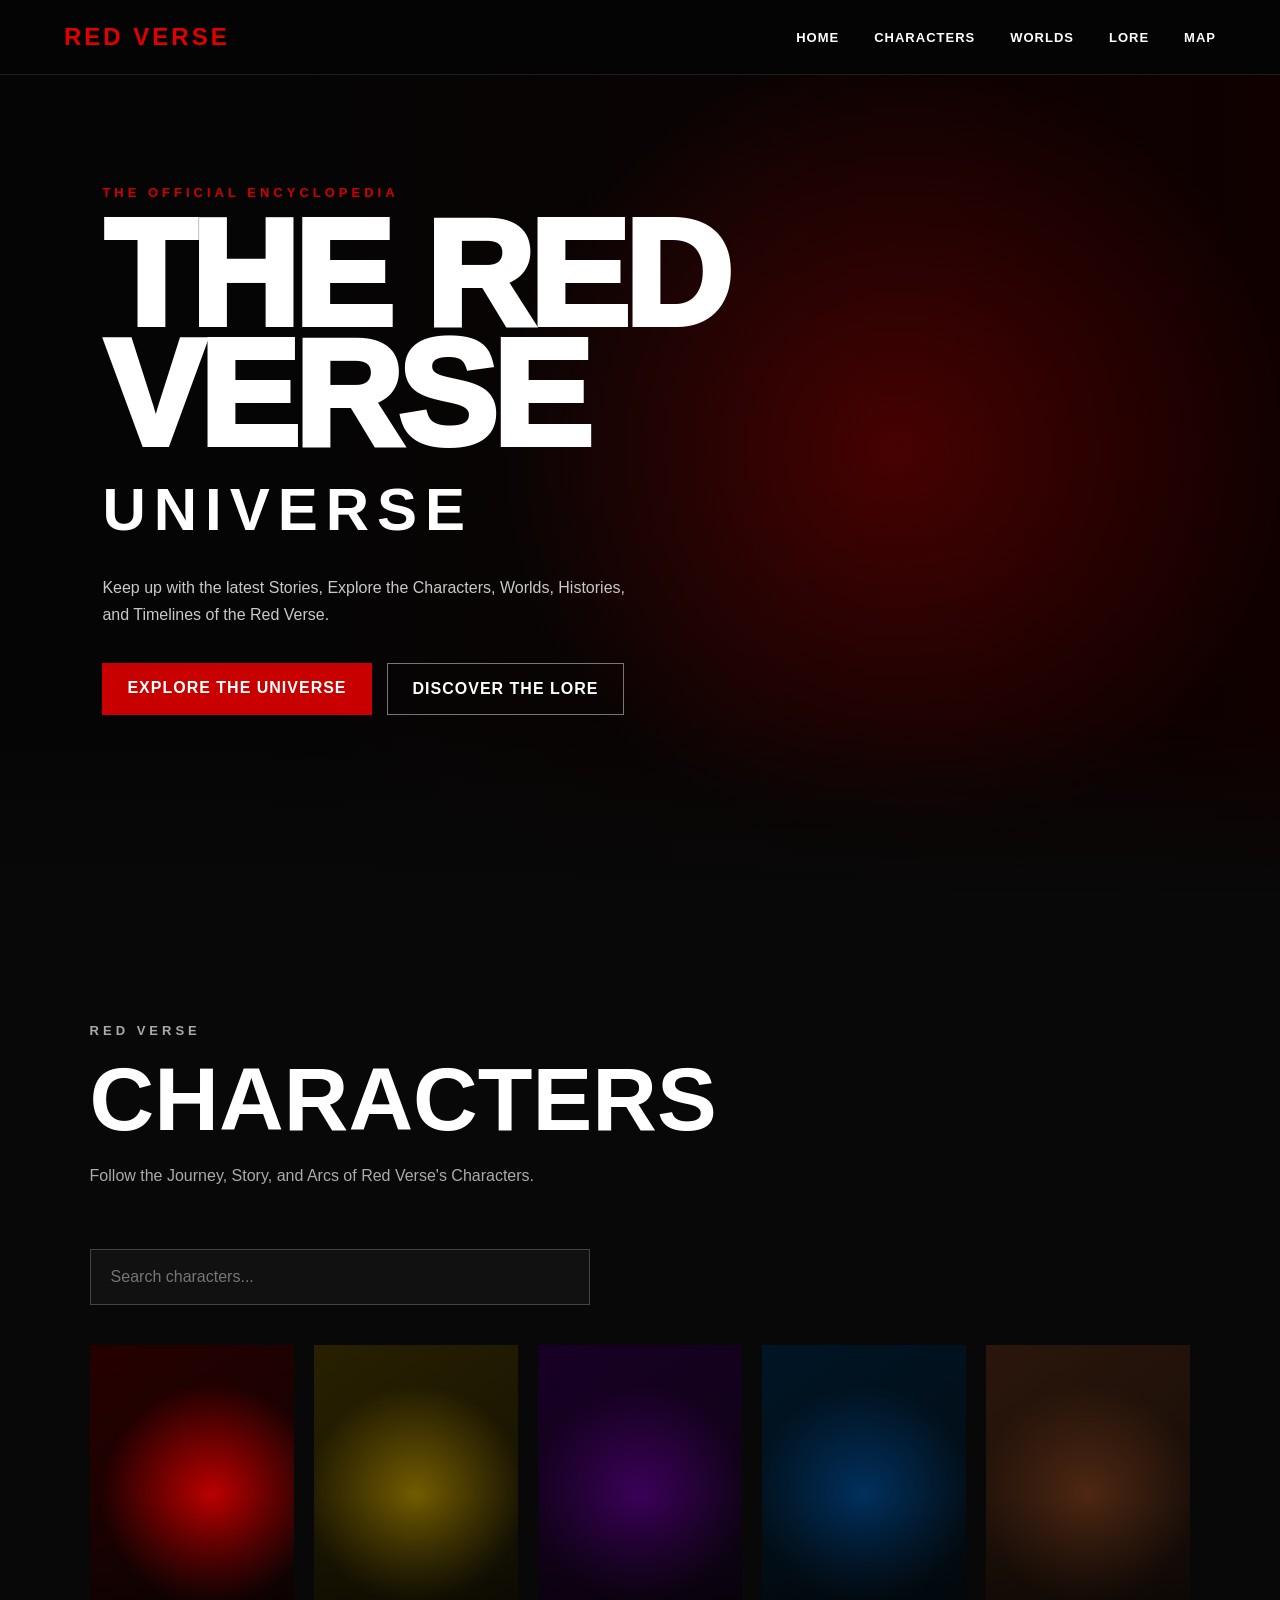
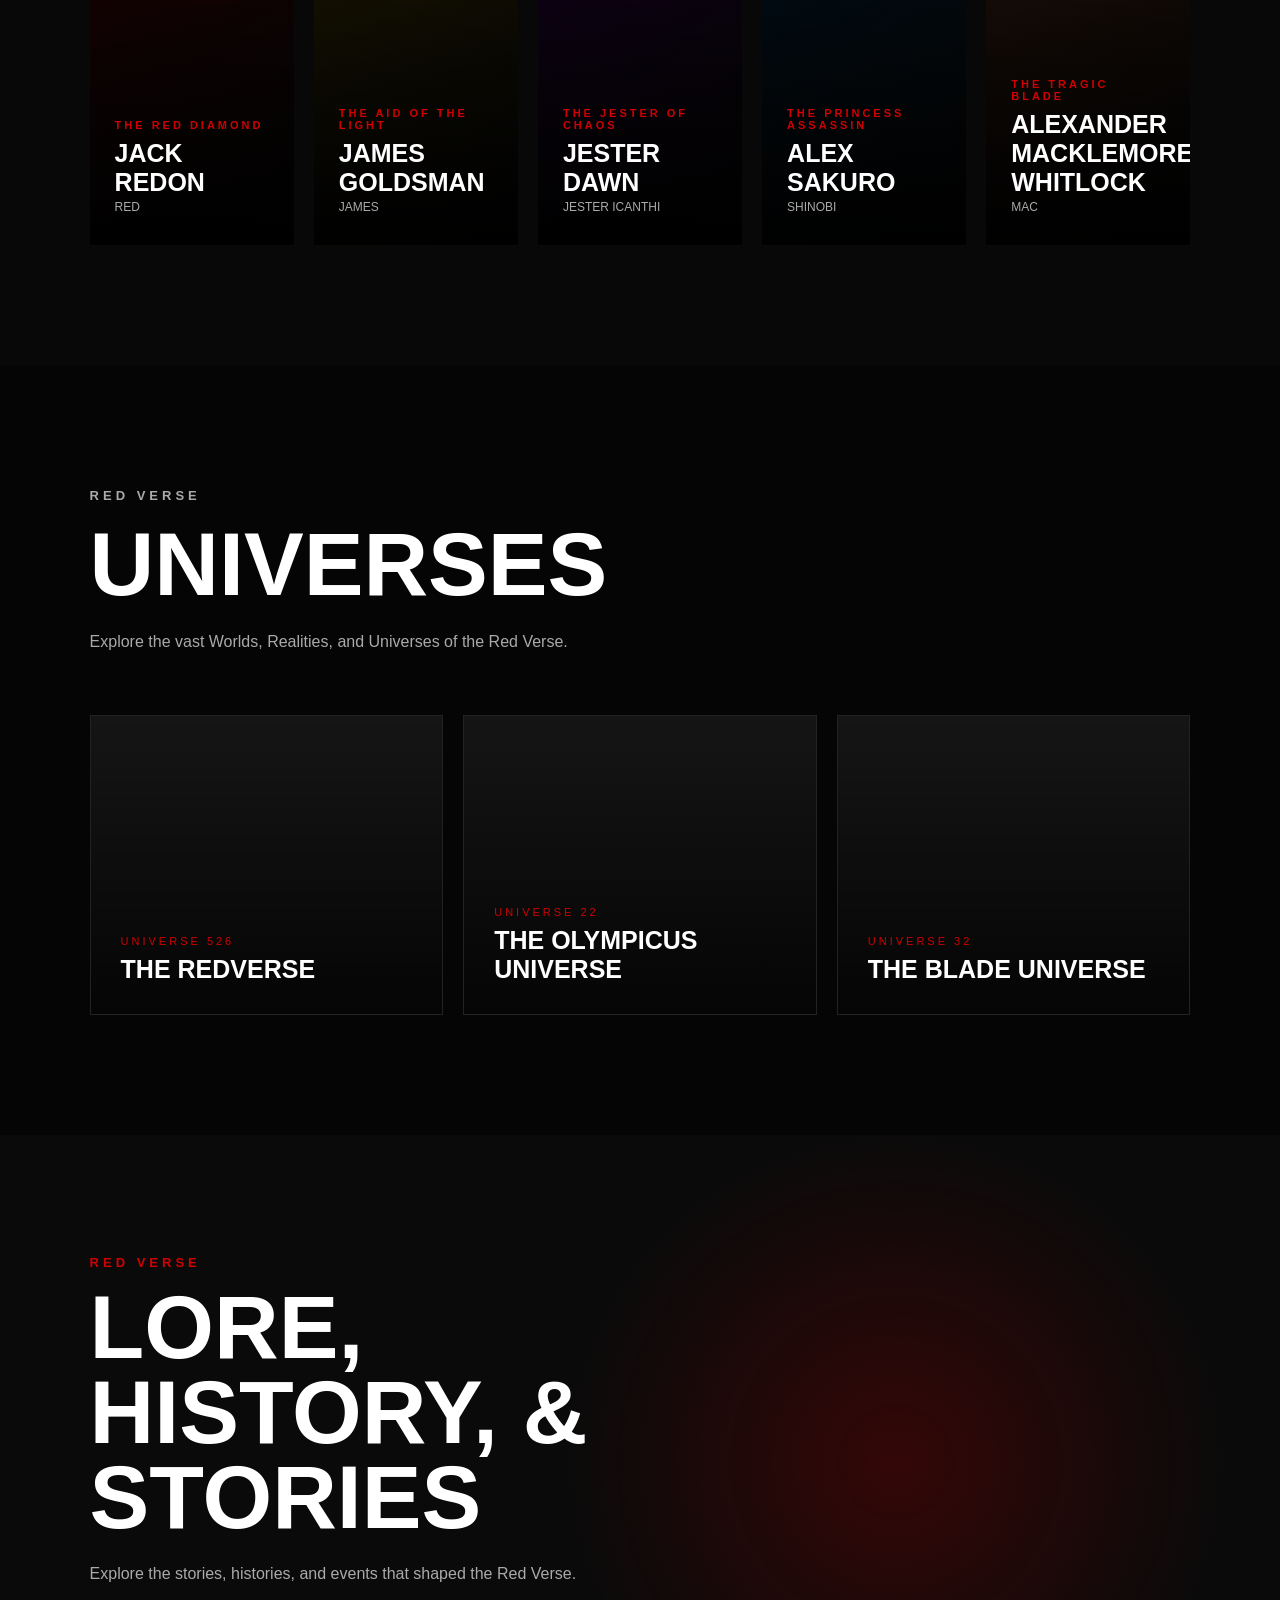
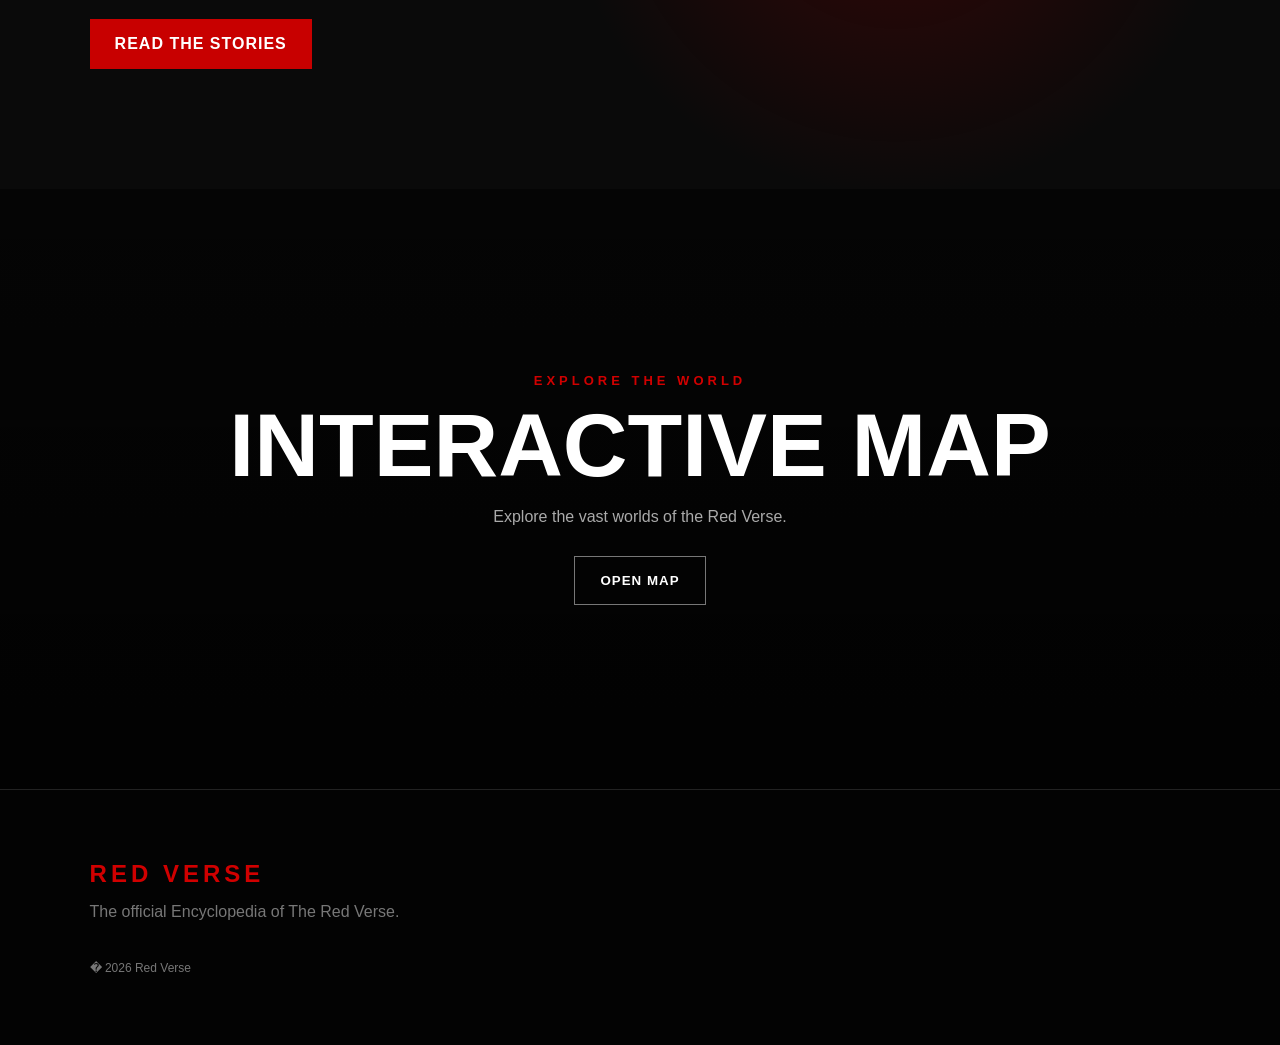
==== index.html @ fb660160 "Add files via upload" ====
<!DOCTYPE html>
<html lang="en">
<head>
    <meta charset="UTF-8">
    <meta name="viewport" content="width=device-width, initial-scale=1.0">

    <title>The Red Verse Universe</title>

    <link rel="stylesheet" href="style.css">
</head>

<body>

    <!-- NAVIGATION -->

    <header class="navbar">

        <div class="logo">
            RED VERSE
        </div>

        <nav>
            <a href="#home">HOME</a>
            <a href="#characters">CHARACTERS</a>
            <a href="#worlds">WORLDS</a>
            <a href="#lore">LORE</a>
            <a href="#map">MAP</a>
        </nav>

        <button class="menu-button" onclick="toggleMenu()">?</button>

    </header>


    <!-- HERO -->

    <section id="home" class="hero">

        <div class="hero-content">

            <p class="eyebrow">THE OFFICIAL ENCYCLOPEDIA</p>

            <h1>THE RED VERSE</h1>

            <h2>UNIVERSE</h2>

            <p class="hero-description">
                Keep up with the latest Stories, Explore the Characters, Worlds, Histories, and Timelines of the Red Verse.
            </p>

            <div class="hero-buttons">

                <a href="#characters" class="red-button">
                    EXPLORE THE UNIVERSE
                </a>

                <a href="#lore" class="outline-button">
                    DISCOVER THE LORE
                </a>

            </div>

        </div>

    </section>


    <!-- CHARACTERS -->

    <section id="characters" class="characters-section">

        <div class="section-heading">

            <p class="eyebrow">RED VERSE</p>

            <h2>CHARACTERS</h2>

            <p>
                Follow the Journey, Story, and Arcs of Red Verse's Characters.
            </p>

        </div>


        <!-- SEARCH -->

<div class="character-controls">

        <div class="search-container">

            <input
                type="text"
                id="characterSearch"
                placeholder="Search characters..."
                onkeyup="searchCharacters()"
            >

        </div>

</div>


        <!-- CHARACTER GRID -->

        <div class="character-grid" id="characterGrid">


            <!-- JACK -->

            <div
                class="character-card"
                data-name="Jack Redon Red The Red Diamond"
                onclick="openCharacter('jack')"
            >

                <div class="character-image jack">

                    <div class="character-overlay"></div>

                    <div class="character-info">

                        <p>THE RED DIAMOND</p>

                        <h3>JACK REDON</h3>

                        <span>RED</span>

                    </div>

                </div>

            </div>


            <!-- JAMES -->

            <div
                class="character-card"
                data-name="James Goldsman"
                onclick="openCharacter('james')" 
	>

                <div class="character-image james">

                    <div class="character-overlay"></div>

                    <div class="character-info">

                        <p>THE AID OF THE LIGHT</p>

                        <h3>JAMES GOLDSMAN</h3>

                        <span>JAMES</span>

                    </div>

                </div>

            </div>


            <!-- JESTER -->

            <div
                class="character-card"
                data-name="Jester Dawn"
                onclick="openCharacter('jester')"
            >

                <div class="character-image jester">

                    <div class="character-overlay"></div>

                    <div class="character-info">

                        <p>THE JESTER OF CHAOS</p>

                        <h3>JESTER DAWN</h3>

                        <span>JESTER ICANTHI</span>

                    </div>

                </div>

            </div>


            <!-- ALEX -->

            <div
                class="character-card"
                data-name="Alex Sakuro"
                onclick="openCharacter('alex')"
            >

                <div class="character-image alex">

                    <div class="character-overlay"></div>

                    <div class="character-info">

                        <p>THE PRINCESS ASSASSIN</p>

                        <h3>ALEX SAKURO</h3>

                        <span>SHINOBI</span>

                    </div>

                </div>

            </div>

	    <!-- MAC -->

            <div
                class="character-card"
                data-name="Mac Whitlock"
                onclick="openCharacter('mack')"
            >

                <div class="character-image mac">

                    <div class="character-overlay"></div>

                    <div class="character-info">

                        <p>THE TRAGIC BLADE</p>

                        <h3>ALEXANDER MACKLEMORE WHITLOCK</h3>

                        <span>MAC</span>

                    </div>

                </div>

            </div>

        </div>

    </section>


    <!-- WORLDS -->

    <section id="worlds" class="dark-section">

        <div class="section-heading">

            <p class="eyebrow">RED VERSE</p>

            <h2>UNIVERSES</h2>

            <p>
                Explore the vast Worlds, Realities, and Universes of the Red Verse.
            </p>

        </div>

        <div class="world-grid">

            <div class="world-card">
                <div>
                    <p>UNIVERSE 526</p>
                    <h3>THE REDVERSE</h3>
                </div>
            </div>

            <div class="world-card">
                <div>
                    <p>UNIVERSE 22</p>
                    <h3>THE OLYMPICUS UNIVERSE</h3>
                </div>
            </div>

            <div class="world-card">
                <div>
                    <p>UNIVERSE 32</p>
                    <h3>THE BLADE UNIVERSE</h3>
                </div>
            </div>

        </div>

    </section>


    <!-- LORE -->

   <section id="lore" class="lore-section">

    <div class="lore-content">

        <p class="eyebrow">RED VERSE</p>

        <h2>LORE, HISTORY, & STORIES</h2>

        <p>
            Explore the stories, histories, and events that
            shaped the Red Verse.
        </p>

        <a href="stories.html" class="red-button">
            READ THE STORIES
        </a>

    </div>

</section>


    <!-- MAP -->

    <section id="map" class="map-section">

        <div>

            <p class="eyebrow">EXPLORE THE WORLD</p>

            <h2>INTERACTIVE MAP</h2>

            <p>
                Explore the vast worlds of the Red Verse.
            </p>

            <button class="outline-button" onclick="openMap()">
                OPEN MAP
            </button>

        </div>

    </section>


    <!-- CHARACTER MODAL -->

    <div id="characterModal" class="modal">

        <div class="modal-content">

            <button
                class="close-button"
                onclick="closeCharacter()"
            >
                �
            </button>

            <p id="modalTitle" class="eyebrow"></p>

            <h2 id="modalName"></h2>

            <p id="modalDescription"></p>


            <div class="ability-box">

                <h3>ABILITIES</h3>

                <ul id="modalAbilities"></ul>

            </div>


            <div class="profile-buttons">

                <button
                    class="red-button"
                    onclick="closeCharacter()"
                >
                    BACK TO CHARACTERS
                </button>

            </div>

        </div>

    </div>


    <!-- FOOTER -->

    <footer>

        <h2>RED VERSE</h2>

        <p>
            The official Encyclopedia of The Red Verse.
        </p>

        <p class="copyright">
            � 2026 Red Verse
        </p>

    </footer>


    <script src="script.js"></script>

</body>
</html>
---- style.css ----
* {
    margin: 0;
    padding: 0;
    box-sizing: border-box;
}

html {
    scroll-behavior: smooth;
}

body {
    font-family: Arial, Helvetica, sans-serif;
    background: #080808;
    color: white;
}


/* =========================
   NAVBAR
========================= */

.navbar {
    position: fixed;
    top: 0;
    left: 0;

    width: 100%;

    height: 75px;

    display: flex;
    align-items: center;
    justify-content: space-between;

    padding: 0 5%;

    background: rgba(5, 5, 5, 0.9);

    backdrop-filter: blur(12px);

    z-index: 1000;

    border-bottom: 1px solid rgba(255,255,255,0.1);
}

.logo {
    font-size: 24px;
    font-weight: 900;
    letter-spacing: 3px;

    color: #e00000;
}

.navbar nav {
    display: flex;
    gap: 35px;
}

.navbar nav a {
    color: white;

    text-decoration: none;

    font-size: 13px;
    font-weight: bold;

    letter-spacing: 1px;

    transition: 0.3s;
}

.navbar nav a:hover {
    color: #e00000;
}

.menu-button {
    display: none;

    background: none;
    border: none;

    color: white;

    font-size: 25px;
}


/* =========================
   HERO
========================= */

.hero {
    min-height: 100vh;

    display: flex;
    align-items: center;

    padding: 100px 8%;

    position: relative;

    background:
        radial-gradient(
            circle at 70% 50%,
            rgba(180,0,0,0.35),
            transparent 40%
        ),
        linear-gradient(
            90deg,
            #050505 20%,
            #100000 100%
        );
}

.hero::after {
    content: "";

    position: absolute;

    bottom: 0;
    left: 0;

    width: 100%;
    height: 180px;

    background: linear-gradient(
        transparent,
        #080808
    );
}

.hero-content {
    max-width: 700px;

    position: relative;

    z-index: 2;
}

.eyebrow {
    color: #d10000;

    font-size: 13px;

    font-weight: bold;

    letter-spacing: 4px;

    margin-bottom: 15px;
}

.hero h1 {
    font-size: clamp(70px, 12vw, 150px);

    line-height: 0.8;

    font-weight: 1000;

    letter-spacing: -5px;
}

.hero h2 {
    font-size: clamp(30px, 5vw, 60px);

    letter-spacing: 8px;

    margin-top: 20px;
}

.hero-description {
    max-width: 550px;

    margin-top: 30px;

    color: #c8c8c8;

    line-height: 1.7;
}

.hero-buttons {
    display: flex;

    gap: 15px;

    margin-top: 35px;
}


/* =========================
   BUTTONS
========================= */

.red-button,
.outline-button {
    display: inline-block;

    padding: 16px 25px;

    border: none;

    cursor: pointer;

    text-decoration: none;

    font-weight: bold;

    letter-spacing: 1px;

    transition: 0.3s;
}

.red-button {
    background: #c80000;

    color: white;
}

.red-button:hover {
    background: #ff0000;

    transform: translateY(-3px);
}

.outline-button {
    background: transparent;

    color: white;

    border: 1px solid #777;
}

.outline-button:hover {
    border-color: white;

    transform: translateY(-3px);
}


/* =========================
   SECTIONS
========================= */

.characters-section,
.lore-section {
    padding: 120px 7%;
}

.dark-section {
    padding: 120px 7%;

    background: #050505;
}

.section-heading {
    max-width: 750px;

    margin-bottom: 60px;
}

.section-heading h2,
.lore-section h2,
.map-section h2 {
    font-size: clamp(45px, 7vw, 90px);

    line-height: 0.95;

    margin-bottom: 20px;
}

.section-heading p {
    color: #aaa;

    line-height: 1.7;
}


/* =========================
   SEARCH
========================= */

.search-container {
    margin-bottom: 40px;
}

.search-container input {
    width: 100%;

    max-width: 500px;

    padding: 18px 20px;

    background: #111;

    border: 1px solid #444;

    color: white;

    outline: none;

    font-size: 16px;
}

.search-container input:focus {
    border-color: #d00000;
}


/* =========================
   CHARACTER GRID
========================= */

.character-grid {
    display: grid;

    grid-template-columns:
        repeat(5, 1fr);

    gap: 20px;
}

.character-card {
    height: 500px;

    cursor: pointer;

    overflow: hidden;

    background: #151515;
}

.character-image {
    height: 100%;

    position: relative;

    background-size: cover;

    background-position: center;

    transition: transform 0.5s;
}

.character-card:hover .character-image {
    transform: scale(1.05);
}


/* Temporary character backgrounds.
   Replace these with your actual artwork later.
*/

.character-image.jack {
    background:
        radial-gradient(
            circle at 60% 30%,
            rgba(255,0,0,0.7),
            transparent 30%
        ),
        linear-gradient(
            145deg,
            #260000,
            #050505
        );
}

.character-image.james {
    background:
        radial-gradient(
            circle at 50% 30%,
            rgba(200,160,0,0.5),
            transparent 30%
        ),
        linear-gradient(
            145deg,
            #282000,
            #050505
        );
}

.character-image.jester {
    background:
        radial-gradient(
            circle at 50% 30%,
            rgba(100,0,150,0.5),
            transparent 30%
        ),
        linear-gradient(
            145deg,
            #180025,
            #050505
        );
}

.character-image.alex {
    background:
        radial-gradient(
            circle at 50% 30%,
            rgba(0,80,160,0.5),
            transparent 30%
        ),
        linear-gradient(
            145deg,
            #001525,
            #050505
        );

}

.character-image.mac {
    background:
        radial-gradient(
            circle at 50% 30%,
            rgba(90,45,21,0.8),
            transparent 30%
		
        ),
        linear-gradient(
            145deg,
            #2B160B,
            #050505
        );
}

.character-overlay {
    position: absolute;

    inset: 0;

    background:
        linear-gradient(
            transparent 30%,
            rgba(0,0,0,0.95)
        );
}

.character-info {
    position: absolute;

    bottom: 30px;

    left: 25px;
    right: 25px;
}

.character-info p {
    font-size: 11px;

    letter-spacing: 3px;

    color: #d00000;

    font-weight: bold;
}

.character-info h3 {
    font-size: 25px;

    margin-top: 8px;
}

.character-info span {
    color: #aaa;

    font-size: 12px;
}


/* =========================
   WORLDS
========================= */

.world-grid {
    display: grid;

    grid-template-columns:
        repeat(3, 1fr);

    gap: 20px;
}

.world-card {
    height: 300px;

    padding: 30px;

    display: flex;

    align-items: end;

    background:
        linear-gradient(
            transparent,
            #050505
        ),
        #151515;

    border: 1px solid #222;

    transition: 0.4s;
}

.world-card:hover {
    transform: translateY(-8px);

    border-color: #a00000;
}

.world-card p {
    color: #d00000;

    font-size: 11px;

    letter-spacing: 3px;
}

.world-card h3 {
    margin-top: 8px;

    font-size: 25px;
}


/* =========================
   LORE
========================= */

.lore-section {
    min-height: 600px;

    display: flex;

    align-items: center;

    background:
        radial-gradient(
            circle at 70% 50%,
            rgba(150,0,0,0.3),
            transparent 35%
        ),
        #0a0a0a;
}

.lore-content {
    max-width: 700px;
}

.lore-content > p:not(.eyebrow) {
    color: #aaa;

    line-height: 1.8;

    margin-bottom: 30px;
}


/* =========================
   MAP
========================= */

.map-section {
    min-height: 600px;

    display: flex;

    align-items: center;

    justify-content: center;

    text-align: center;

    padding: 100px 7%;

    background:
        linear-gradient(
            rgba(0,0,0,0.7),
            rgba(0,0,0,0.9)
        ),
        #101010;
}

.map-section p:not(.eyebrow) {
    color: #aaa;

    margin-bottom: 30px;
}


/* =========================
   MODAL
========================= */

.modal {
    position: fixed;

    inset: 0;

    background: rgba(0,0,0,0.85);

    backdrop-filter: blur(10px);

    display: none;

    align-items: center;

    justify-content: center;

    padding: 20px;

    z-index: 2000;
}

.modal.active {
    display: flex;
}

.modal-content {
    width: 100%;

    max-width: 850px;

    max-height: 90vh;

    overflow-y: auto;

    padding: 60px;

    background:
        linear-gradient(
            145deg,
            #181818,
            #080808
        );

    border: 1px solid #333;

    position: relative;
}

.close-button {
    position: absolute;

    top: 20px;
    right: 25px;

    background: none;

    border: none;

    color: white;

    font-size: 35px;

    cursor: pointer;
}

.modal-content h2 {
    font-size: 65px;

    margin-bottom: 20px;
}

#modalDescription {
    color: #aaa;

    line-height: 1.8;

    max-width: 650px;
}

.ability-box {
    margin-top: 40px;

    padding: 25px;

    background: #101010;

    border-left: 3px solid #d00000;
}

.ability-box h3 {
    margin-bottom: 15px;

    letter-spacing: 2px;
}

.ability-box li {
    color: #aaa;

    margin: 8px 0;
}

.profile-buttons {
    margin-top: 35px;
}


/* =========================
   FOOTER
========================= */

footer {
    padding: 70px 7%;

    background: #030303;

    border-top: 1px solid #222;
}

footer h2 {
    color: #d00000;

    letter-spacing: 4px;
}

footer p {
    color: #777;

    margin-top: 15px;
}

footer .copyright {
    margin-top: 40px;

    font-size: 12px;
}


/* =========================
   MOBILE
========================= */

@media (max-width: 900px) {

    .navbar nav {
        display: none;
    }

    .menu-button {
        display: block;
    }

    .character-grid {
        grid-template-columns:
            repeat(2, 1fr);
    }

    .world-grid {
        grid-template-columns:
            1fr;
    }

}

@media (max-width: 600px) {

    .hero h1 {
        letter-spacing: -2px;
    }

    .hero-buttons {
        flex-direction: column;
    }

    .character-grid {
        grid-template-columns:
            1fr;
    }

    .character-card {
        height: 450px;
    }

    .modal-content {
        padding: 35px 25px;
    }

    .modal-content h2 {
        font-size: 40px;
    }

}

/* =========================
   CHARACTER PROFILE
========================= */

.profile-section {
    margin-top: 45px;
    padding-top: 30px;
    border-top: 1px solid #292929;
}

.profile-section h3 {
    color: #d00000;
    font-size: 14px;
    letter-spacing: 3px;
    margin-bottom: 20px;
}

.profile-section p {
    color: #aaa;
    line-height: 1.7;
    margin-bottom: 10px;
}

.relationship {
    display: flex;
    justify-content: space-between;
    align-items: center;

    padding: 15px;
    margin-bottom: 8px;

    background: #101010;

    border-left: 2px solid #d00000;
}

.relationship strong {
    color: white;
}

.relationship span {
    color: #888;
    font-size: 13px;
}

.alternate-version {
    padding: 25px;
    margin-bottom: 15px;

    background: #101010;

    border: 1px solid #252525;

    transition: 0.3s;
}

.alternate-version:hover {
    border-color: #d00000;
    transform: translateX(5px);
}

.alternate-version h4 {
    font-size: 22px;
    margin-bottom: 8px;
}

.alternate-version p {
    color: #999;
}

.tags {
    display: flex;
    flex-wrap: wrap;
    gap: 10px;
}

.tag {
    padding: 9px 14px;

    background: #181818;

    border: 1px solid #333;

    color: #ccc;

    font-size: 13px;
}

.profile-section ul {
    padding-left: 20px;
}

.profile-section li {
    color: #aaa;
    margin-bottom: 10px;
}


/* =========================
   STORY PAGE
========================= */

.story-page {
    padding: 160px 20px 100px;
    min-height: 100vh;
    background:
        radial-gradient(
            circle at 50% 10%,
            rgba(120,0,0,0.15),
            transparent 35%
        ),
        #080808;
}


/* STORY HEADER */

.story-header {
    max-width: 900px;
    margin: 0 auto;
    text-align: center;
}

.story-header h1 {
    font-size: clamp(55px, 9vw, 110px);
    line-height: 0.9;
    letter-spacing: -3px;
    margin-bottom: 25px;
}

.story-subtitle {
    color: #aaa;
    font-size: 20px;
    line-height: 1.6;
}


.story-author {
    margin-top: 35px;

    display: flex;
    justify-content: center;
    align-items: center;
    gap: 10px;

    font-size: 12px;
    letter-spacing: 2px;
}

.story-author span {
    color: #777;
}

.story-author strong {
    color: white;
}


/* DIVIDER */

.story-divider {
    width: 100%;
    max-width: 900px;

    height: 1px;

    margin: 60px auto;

    background: #292929;
}


/* STORY TEXT */

.story-content {
    max-width: 720px;

    margin: 0 auto;

    font-family:
        Georgia,
        "Times New Roman",
        serif;

    font-size: 19px;

    line-height: 2;

    color: #d0d0d0;
}

.story-content p {
    margin-bottom: 30px;
}

.story-content p:first-child::first-letter {
    font-size: 70px;
    float: left;
    line-height: 0.8;
    padding-right: 8px;
    color: #d00000;
}

.story-content h2 {
    margin-top: 80px;
    margin-bottom: 25px;

    font-family:
        Arial,
        Helvetica,
        sans-serif;

    font-size: 30px;

    letter-spacing: 3px;

    color: white;
}


/* STORY FOOTER */

.story-footer {
    max-width: 720px;

    margin: 70px auto 0;

    padding-top: 40px;

    border-top: 1px solid #292929;
}


/* MOBILE */

@media (max-width: 600px) {

    .story-page {
        padding: 130px 20px 70px;
    }

    .story-header h1 {
        font-size: 55px;
    }

    .story-subtitle {
        font-size: 17px;
    }

    .story-content {
        font-size: 17px;
        line-height: 1.9;
    }

    .story-author {
        flex-direction: column;
        gap: 5px;
    }

}

/* =========================
   STORIES PAGE
========================= */

.stories-page {
    min-height: 100vh;

    padding: 160px 7% 100px;

    background:
        radial-gradient(
            circle at 50% 0%,
            rgba(120,0,0,0.15),
            transparent 35%
        ),
        #080808;
}


/* HEADER */

.stories-header {
    max-width: 800px;

    margin: 0 auto 60px;

    text-align: center;
}

.stories-header h1 {
    font-size: clamp(60px, 9vw, 110px);

    line-height: 0.9;

    letter-spacing: -3px;

    margin-bottom: 25px;
}

.stories-header > p:last-child {
    color: #aaa;

    line-height: 1.7;
}


/* FILTERS */

.story-filters {
    display: flex;

    justify-content: center;

    gap: 10px;

    margin-bottom: 50px;
}

.story-filter {
    padding: 13px 22px;

    background: transparent;

    border: 1px solid #333;

    color: #888;

    cursor: pointer;

    font-size: 12px;

    font-weight: bold;

    letter-spacing: 2px;

    transition: 0.3s;
}

.story-filter:hover {
    border-color: #d00000;

    color: white;
}

.story-filter.active {
    background: #d00000;

    border-color: #d00000;

    color: white;
}


/* STORY GRID */

.story-grid {
    max-width: 1100px;

    margin: 0 auto;

    display: grid;

    grid-template-columns:
        repeat(2, 1fr);

    gap: 20px;
}


/* STORY CARD */

.story-card {
    min-height: 300px;

    padding: 35px;

    display: flex;

    align-items: end;

    background:
        linear-gradient(
            145deg,
            #181818,
            #080808
        );

    border: 1px solid #252525;

    transition: 0.4s;
}

.story-card:hover {
    transform: translateY(-6px);

    border-color: #8d0000;
}

.story-card-content {
    width: 100%;
}

.story-card h2 {
    font-size: 30px;

    margin-bottom: 15px;
}

.story-card p:not(.eyebrow) {
    color: #999;

    line-height: 1.6;

    margin-bottom: 25px;
}


/* DISABLED BUTTON */

.story-card button:disabled {
    cursor: not-allowed;

    opacity: 0.45;
}


/* MOBILE */

@media (max-width: 700px) {

    .stories-page {
        padding: 130px 20px 70px;
    }

    .story-grid {
        grid-template-columns: 1fr;
    }

    .story-filters {
        flex-wrap: wrap;
    }

}
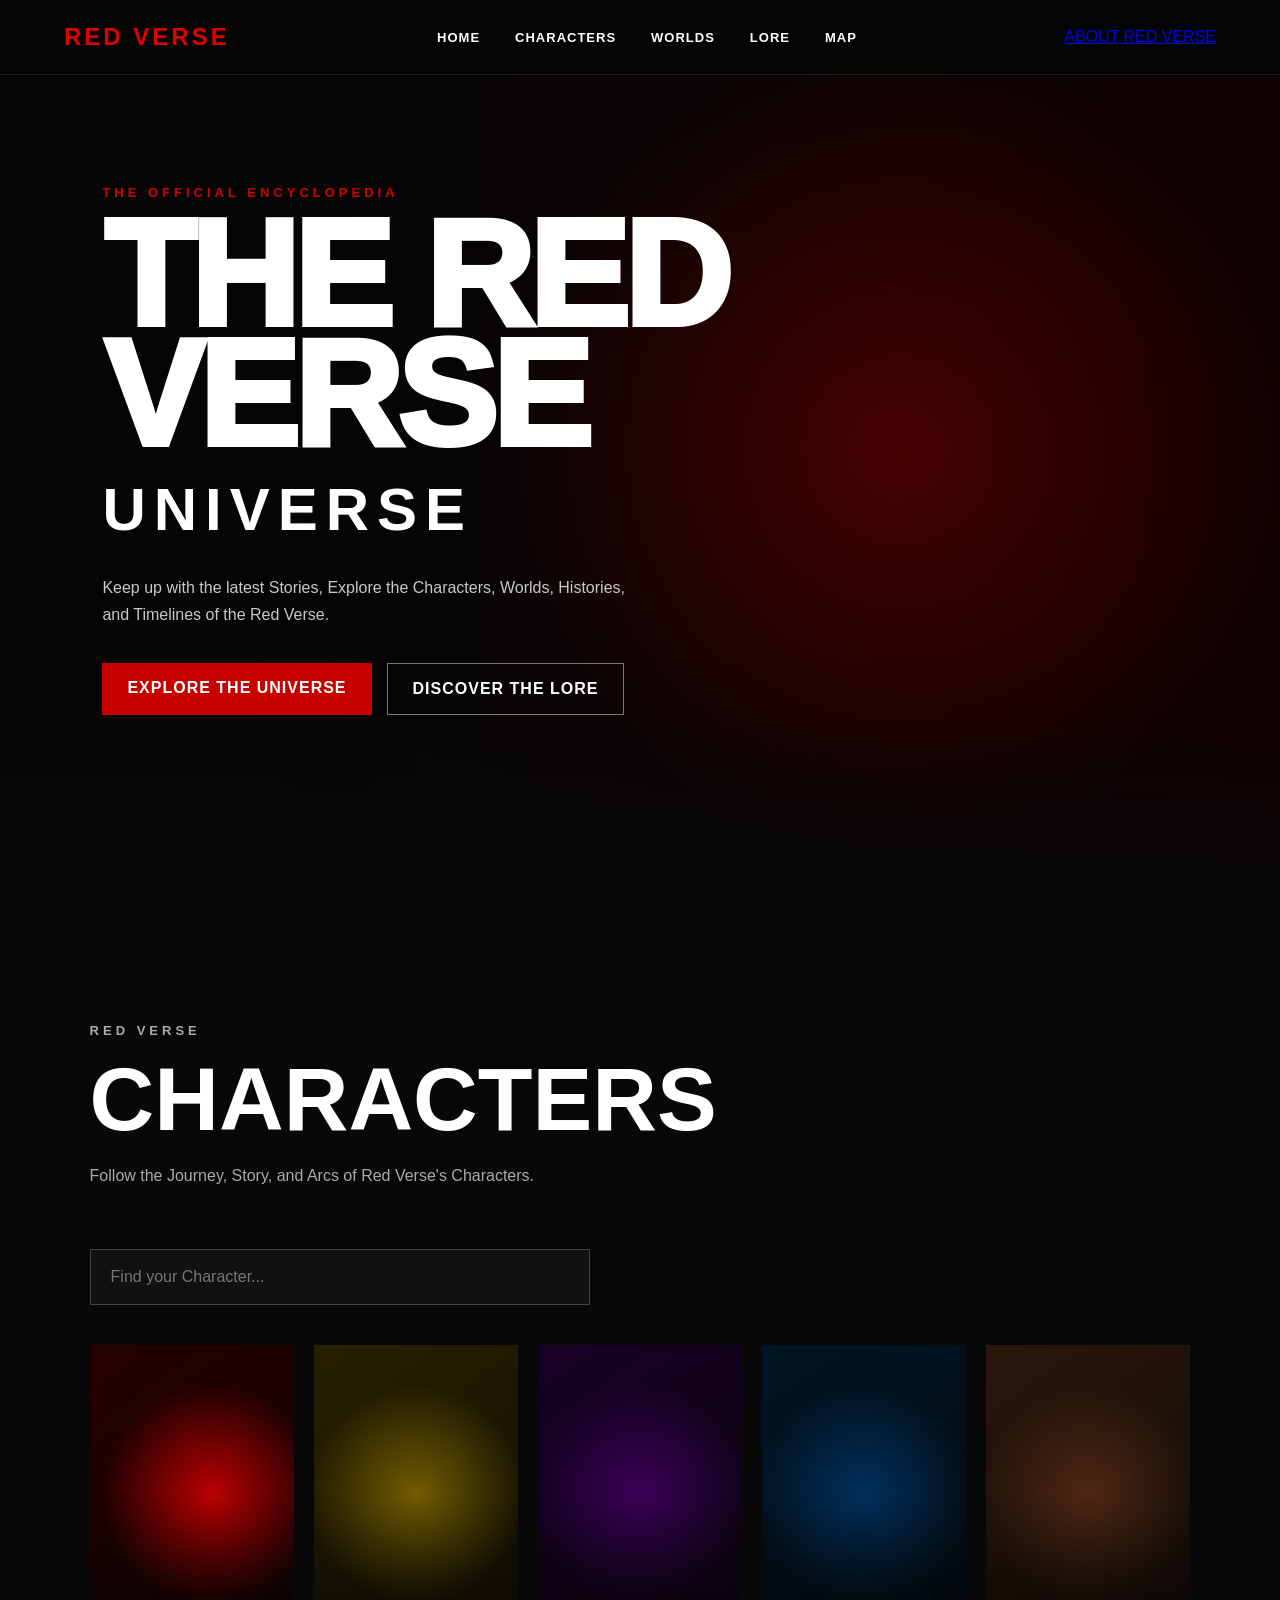
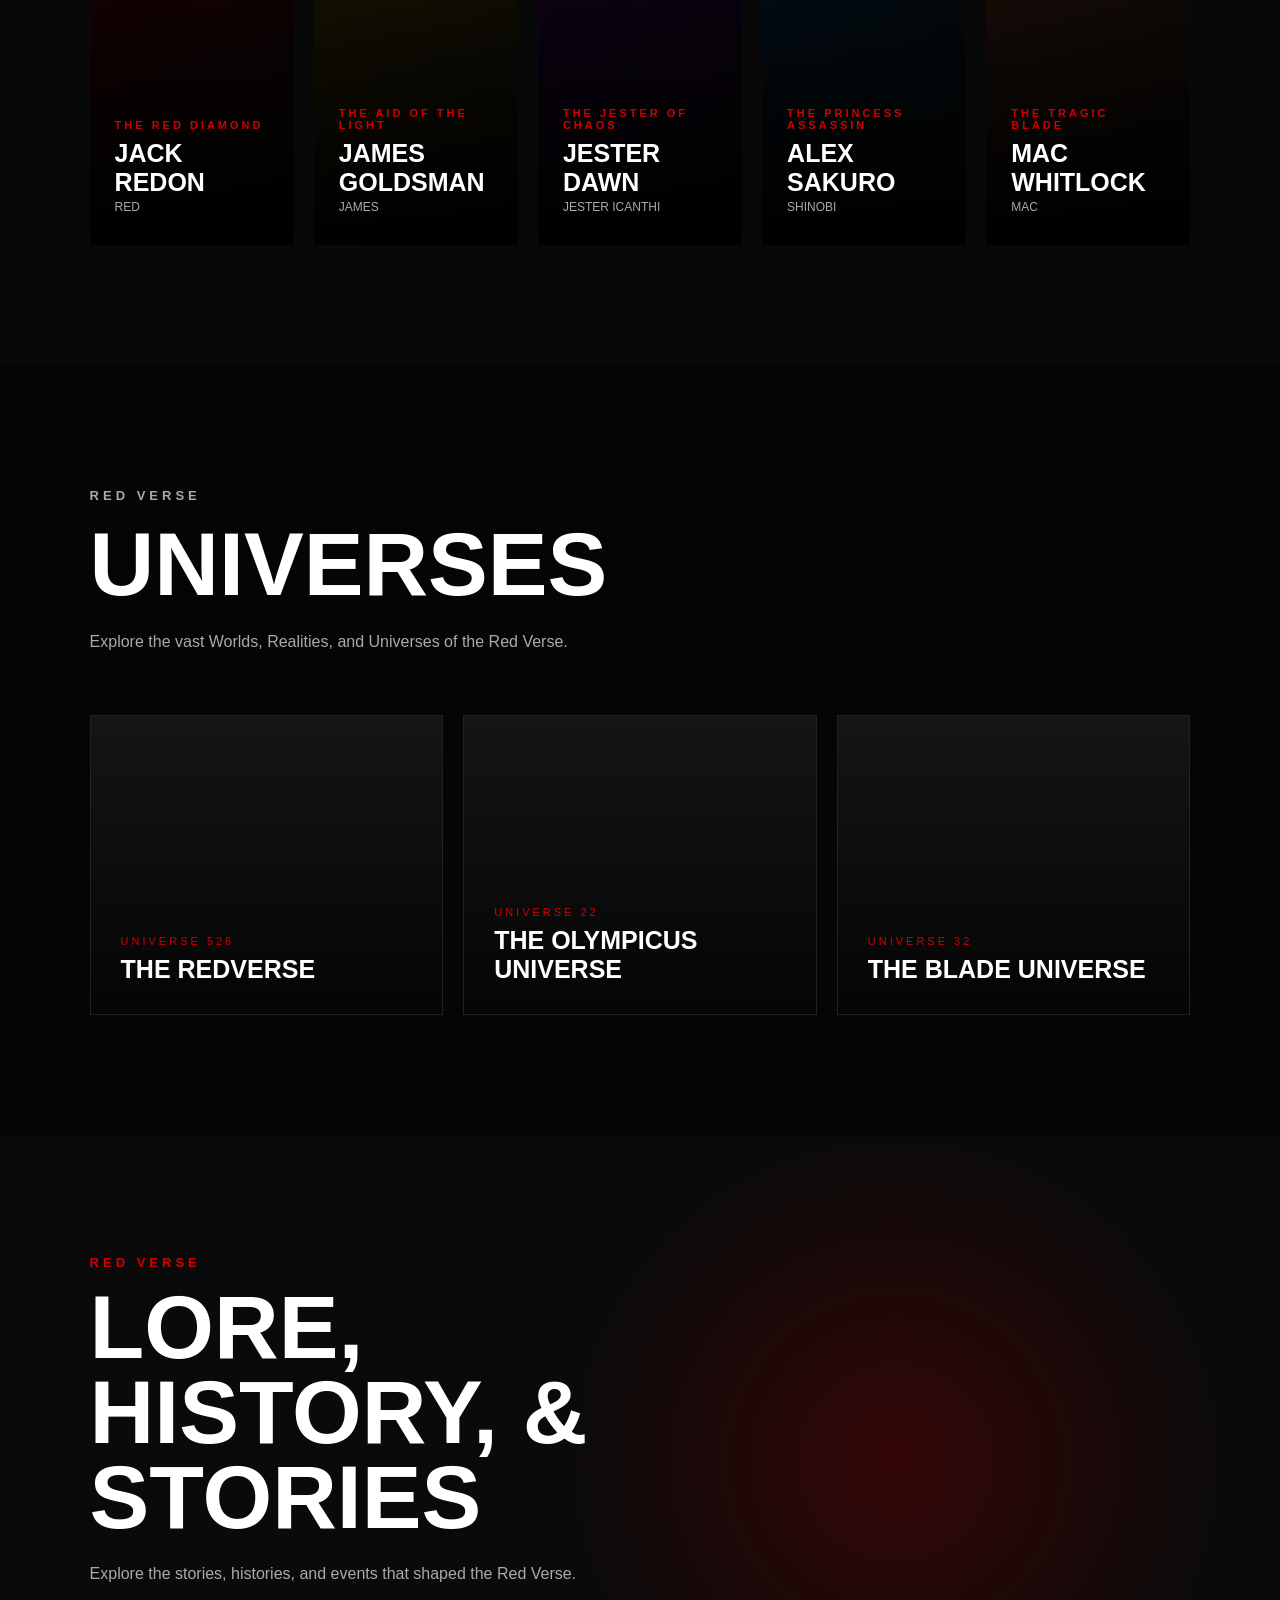
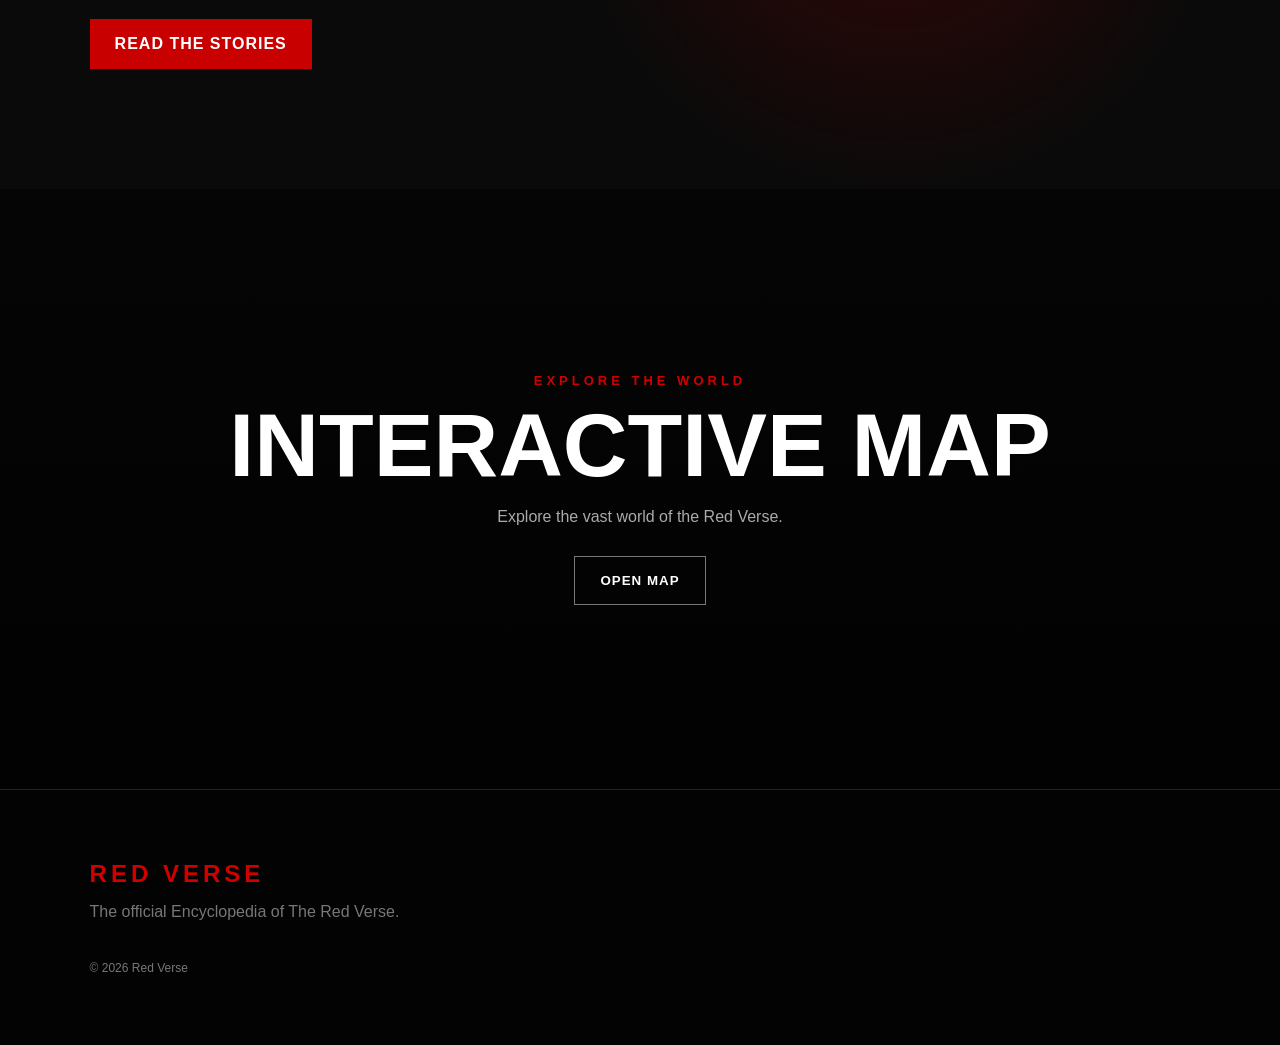
==== commit b956f15a: "Update index.html" ====
--- a/index.html
+++ b/index.html
@@ -18,16 +18,24 @@
         <div class="logo">
             RED VERSE
         </div>
-
+ 
         <nav>
-            <a href="#home">HOME</a>
+            <a href=#home">HOME</a>
             <a href="#characters">CHARACTERS</a>
             <a href="#worlds">WORLDS</a>
             <a href="#lore">LORE</a>
             <a href="#map">MAP</a>
         </nav>
 
-        <button class="menu-button" onclick="toggleMenu()">?</button>
+        <button class="menu-button" 
+onclick="toggleExtraMenu()" aria-label="Open menu">
+		≡
+	</button>
+
+	<div class="extra-menu" id="extraMenu">
+		<a href="rules.html">ABOUT RED VERSE</a>
+
+</div>
 
     </header>
 
@@ -86,20 +94,18 @@
 
 <div class="character-controls">
 
-        <div class="search-container">
-
-            <input
-                type="text"
-                id="characterSearch"
-                placeholder="Search characters..."
-                onkeyup="searchCharacters()"
-            >
-
-        </div>
+    <div class="search-container">
+
+        <input
+            type="text"
+            id="characterSearch"
+            placeholder="Find your Character..."
+            onkeyup="searchCharacters()"
+        >
+
+    </div>
 
 </div>
-
-
         <!-- CHARACTER GRID -->
 
         <div class="character-grid" id="characterGrid">
@@ -110,6 +116,7 @@
             <div
                 class="character-card"
                 data-name="Jack Redon Red The Red Diamond"
+		data-order="1"
                 onclick="openCharacter('jack')"
             >
 
@@ -137,6 +144,7 @@
             <div
                 class="character-card"
                 data-name="James Goldsman"
+		data-order="2"
                 onclick="openCharacter('james')" 
 	>
 
@@ -164,6 +172,7 @@
             <div
                 class="character-card"
                 data-name="Jester Dawn"
+		data-order="3"
                 onclick="openCharacter('jester')"
             >
 
@@ -191,6 +200,7 @@
             <div
                 class="character-card"
                 data-name="Alex Sakuro"
+		data-order="4"
                 onclick="openCharacter('alex')"
             >
 
@@ -217,6 +227,7 @@
             <div
                 class="character-card"
                 data-name="Mac Whitlock"
+		data-order="5"
                 onclick="openCharacter('mack')"
             >
 
@@ -228,7 +239,7 @@
 
                         <p>THE TRAGIC BLADE</p>
 
-                        <h3>ALEXANDER MACKLEMORE WHITLOCK</h3>
+                        <h3>MAC WHITLOCK</h3>
 
                         <span>MAC</span>
 
@@ -322,7 +333,7 @@
             <h2>INTERACTIVE MAP</h2>
 
             <p>
-                Explore the vast worlds of the Red Verse.
+                Explore the vast world of the Red Verse.
             </p>
 
             <button class="outline-button" onclick="openMap()">
@@ -332,7 +343,6 @@
         </div>
 
     </section>
-
 
     <!-- CHARACTER MODAL -->
 
@@ -344,7 +354,7 @@
                 class="close-button"
                 onclick="closeCharacter()"
             >
-                �
+                ×
             </button>
 
             <p id="modalTitle" class="eyebrow"></p>
@@ -390,7 +400,7 @@
         </p>
 
         <p class="copyright">
-            � 2026 Red Verse
+            © 2026 Red Verse
         </p>
 
     </footer>
@@ -399,4 +409,4 @@
     <script src="script.js"></script>
 
 </body>
-</html>+</html>
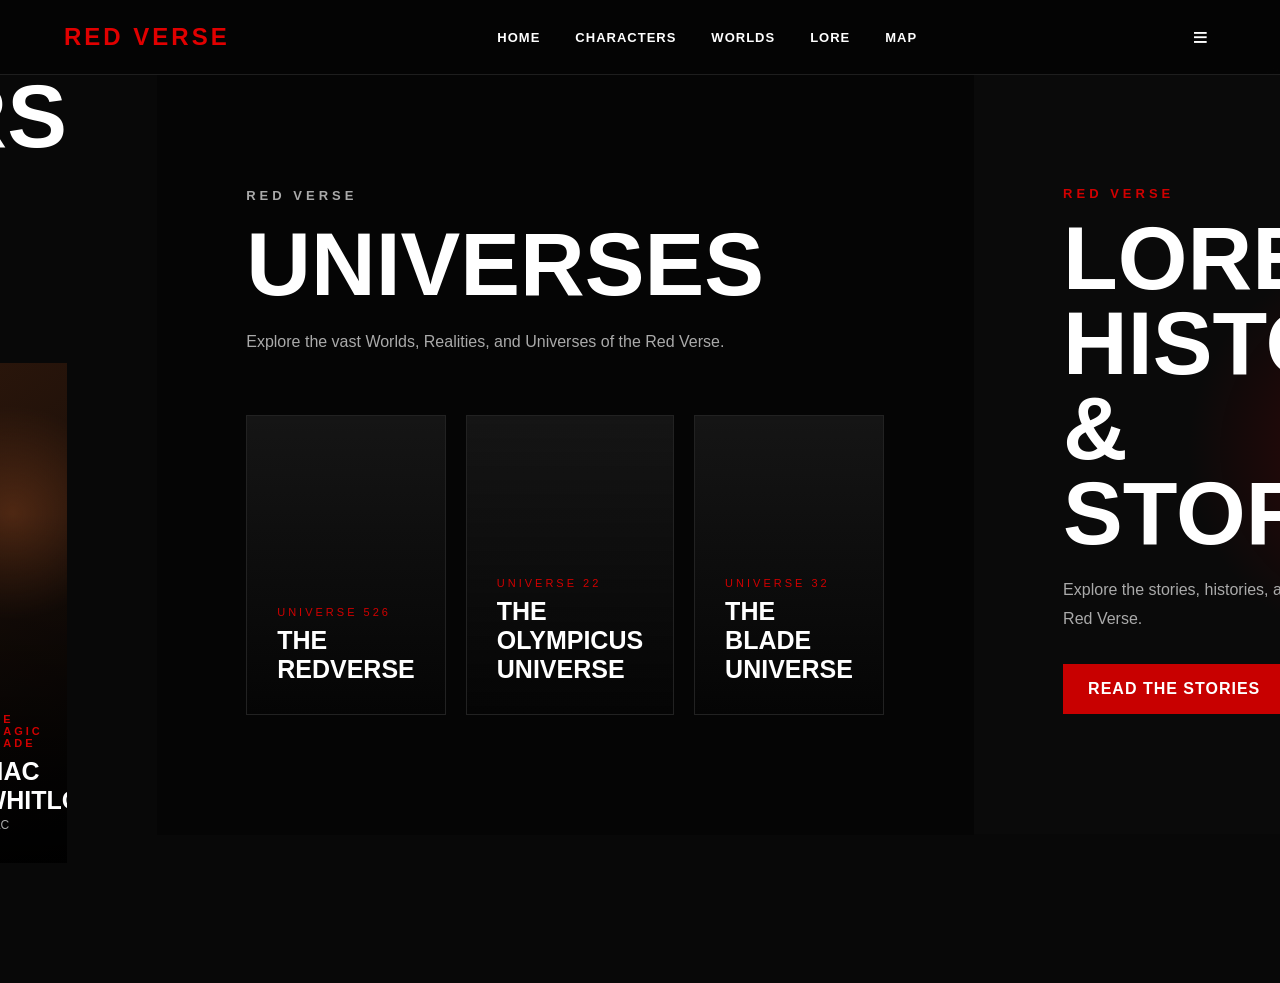
==== commit 31036f3a: "Update index.html" ====
--- a/index.html
+++ b/index.html
@@ -20,7 +20,7 @@
         </div>
  
         <nav>
-            <a href=#home">HOME</a>
+            <a href="#home">HOME</a>
             <a href="#characters">CHARACTERS</a>
             <a href="#worlds">WORLDS</a>
             <a href="#lore">LORE</a>
--- a/style.css
+++ b/style.css
@@ -1223,4 +1223,832 @@
         flex-wrap: wrap;
     }
 
-}+}
+
+.story-popup {
+	display:none;
+	position: fixed; 
+	z-index: 1000;
+	left: 0;
+	top: 0;
+	width: 100%;
+	height: 100%;
+
+	background: rgba(0, 0, 0, 0.8);
+
+	justify0content: center;
+	align-items: center;
+}
+
+.story-box {
+	position: relative;
+
+	width: 80%;
+	max-width: 800px;
+	max-height; 80vh;
+
+	padding: 40px;
+		
+	background: #17120f;
+	color: white;
+
+	border: 2px solid #8b5a2b;
+	border-radius: 12px;
+
+	overflow-y: auto;
+
+	box-shadow: 0 0 30px rgba(0, 0, 0, 0.8);
+}
+
+.story-box h1 {
+	text-align: center;
+	margin-bottom: 25px;
+}
+
+.story-box p {
+	font-size: 17px;
+	line-height: 1.7;
+}
+
+.close-button {
+	position: absolute; 
+	top: 10px;
+	right: 15px;
+
+	background: none;
+	border: none;
+		
+	color: white; 
+	font-size: 30px;
+
+	cursor: pointer;
+}
+
+.close-button:hover {
+	color: #c9a66b;
+}
+
+/* EXTRA HAMBURGER MENU */
+
+.menu-button {
+    display: block;
+
+    background: none;
+    border: none;
+
+    color: white;
+
+    font-size: 26px;
+    cursor: pointer;
+
+    padding: 8px;
+
+    transition: 0.3s;
+}
+
+.menu-button:hover {
+    color: #d00000;
+}
+
+
+/* DROPDOWN */
+
+.extra-menu {
+    position: absolute;
+
+    top: 75px;
+    right: 5%;
+
+    width: 240px;
+
+    background: black;
+
+    border: 1px solid #333;
+
+    box-shadow: 0 15px 40px rgba(0,0,0,0.6);
+
+    display: none;
+
+    z-index: 1500;
+}
+
+
+/* OPEN STATE */
+
+.extra-menu.active {
+    display: block;
+}
+
+
+/* MENU LINKS */
+
+.extra-menu a {
+    display: block;
+
+    padding: 18px 22px;
+
+    color: #ccc;
+
+    text-decoration: none;
+
+    font-size: 12px;
+
+    font-weight: bold;
+
+    letter-spacing: 1.5px;
+
+    border-bottom: 1px solid #222;
+
+    transition: 0.3s;
+}
+
+.extra-menu a:last-child {
+    border-bottom: none;
+}
+
+.extra-menu a:hover {
+    background: black;
+
+    color: #d00000;
+
+    padding-left: 28px;
+}
+
+/*cABOUT RED VERSE PAGE */
+
+.about-page {
+    min-height: 100vh;
+
+    padding: 160px 7% 100px;
+
+    background:
+        radial-gradient(
+            circle at 50% 0%,
+            rgba(120,0,0,0.2),
+            transparent 35%
+        ),
+        #080808;
+}
+
+
+/* ABOUT HEADER */
+
+.about-header {
+    max-width: 900px;
+
+    margin: 0 auto;
+
+    text-align: center;
+}
+
+.about-header h1 {
+    font-size: clamp(60px, 10vw, 120px);
+
+    line-height: 0.85;
+
+    letter-spacing: -4px;
+
+    margin-bottom: 30px;
+}
+
+.about-subtitle {
+    max-width: 650px;
+
+    margin: 0 auto;
+
+    color: #aaa;
+
+    font-size: 19px;
+
+    line-height: 1.8;
+}
+
+
+/* DIVIDER */
+
+.about-divider {
+    width: 100%;
+
+    max-width: 1000px;
+
+    height: 1px;
+
+    margin: 80px auto;
+
+    background: #292929;
+}
+
+
+/* ABOUT SECTIONS */
+
+.about-section {
+    max-width: 900px;
+
+    margin: 0 auto 100px;
+}
+
+.about-section h2 {
+    font-size: clamp(40px, 6vw, 70px);
+
+    line-height: 0.95;
+
+    margin-bottom: 30px;
+}
+
+.about-section > p:not(.eyebrow) {
+    max-width: 750px;
+
+    color: #aaa;
+
+    font-size: 18px;
+
+    line-height: 1.9;
+
+    margin-bottom: 20px;
+}
+
+
+/* ABOUT CARDS */
+
+.about-grid {
+    display: grid;
+
+    grid-template-columns:
+        repeat(2, 1fr);
+
+    gap: 20px;
+
+    margin-top: 50px;
+}
+
+.about-card {
+    display: block;
+
+    min-height: 240px;
+
+    padding: 35px;
+
+    background:
+        linear-gradient(
+            145deg,
+            #181818,
+            #080808
+        );
+
+    border: 1px solid #252525;
+
+    transition: 0.4s;
+
+    text-decoration: none;
+
+    color: white;
+
+    cursor: pointer;
+}
+
+
+/* PREVENT PURPLE VISITED LINK */
+
+.about-card:visited {
+    color: white;
+
+    text-decoration: none;
+}
+
+
+/* HOVER */
+
+.about-card:hover {
+    transform: translateY(-6px);
+
+    border-color: #8d0000;
+
+    color: white;
+
+    text-decoration: none;
+}
+
+
+/* CLICK */
+
+.about-card:active {
+    color: white;
+
+    text-decoration: none;
+}
+
+.about-card h3 {
+    color: white;
+
+    font-size: 24px;
+
+    letter-spacing: 2px;
+
+    margin-bottom: 20px;
+}
+
+.about-card p {
+    color: #999;
+
+    line-height: 1.7;
+}
+
+
+/* ABOUT ENDING */
+
+.about-ending {
+    max-width: 900px;
+
+    margin: 120px auto 0;
+
+    padding: 70px 20px;
+
+    text-align: center;
+
+    border-top: 1px solid #292929;
+
+    border-bottom: 1px solid #292929;
+}
+
+.about-ending h2 {
+    font-size: clamp(35px, 6vw, 65px);
+
+    letter-spacing: 2px;
+
+    margin-bottom: 20px;
+
+	color: #FF0000;
+}
+
+.about-ending p {
+    color: #888;
+
+    font-size: 17px;
+}
+
+
+/* ABOUT MOBILE */
+
+@media (max-width: 700px) {
+
+    .about-page {
+        padding: 130px 20px 70px;
+    }
+
+    .about-header h1 {
+        font-size: 60px;
+
+        letter-spacing: -2px;
+    }
+
+    .about-subtitle {
+        font-size: 17px;
+    }
+
+    .about-section {
+        margin-bottom: 70px;
+    }
+
+    .about-grid {
+        grid-template-columns: 1fr;
+    }
+
+    .about-card {
+        min-height: auto;
+
+        padding: 30px;
+    }
+
+    .about-ending {
+        margin-top: 80px;
+
+        padding: 50px 15px;
+    }
+
+}
+
+/* RED VERSE GLOBAL SCROLLBAR */
+
+html {
+	scrollbar-width: auto;
+	scrollbar-color: #ffffff #111111;
+}
+
+/* Chrome, Edge, Safari */
+
+::-webkit-scrollbar {
+	width: 10px;
+}
+
+::-webkit-scrollbar-track {
+	background: #111111;
+}
+
+::webkit-scrollbar-thumb {
+	background: white;
+	border: 2px solid #111111;
+	border-radius: 10px;
+}
+
+::-webkit-scrollbar-thumb:hover {
+	background: #d00000;
+}
+
+/* GAME */
+
+* {
+    box-sizing: border-box;
+}
+
+body {
+    margin: 0;
+    background: #080808;
+    color: white;
+    font-family: Arial, sans-serif;
+
+    display: flex;
+    justify-content: center;
+    align-items: center;
+
+    height: 100vh;
+
+    overflow: hidden;
+}
+
+#game {
+    position: relative;
+
+    width: 1000px;
+    height: 650px;
+
+    border: 3px solid #333;
+
+    background: #111;
+
+    overflow: hidden;
+}
+
+canvas {
+    display: block;
+
+    width: 100%;
+    height: 100%;
+
+    image-rendering: pixelated;
+}
+
+
+/* =========================
+   HUD
+========================= */
+
+#hud {
+    position: absolute;
+
+    inset: 0;
+
+    pointer-events: none;
+}
+
+
+/* PLAYER INFO */
+
+#playerInfo {
+    position: absolute;
+
+    top: 15px;
+    left: 15px;
+
+    width: 260px;
+
+    padding: 12px;
+
+    background: rgba(0,0,0,.75);
+
+    border: 2px solid #333;
+
+    border-radius: 6px;
+}
+
+.playerName {
+    font-size: 18px;
+
+    font-weight: bold;
+
+    margin-bottom: 8px;
+}
+
+.stat {
+    display: flex;
+
+    align-items: center;
+
+    gap: 5px;
+
+    margin-bottom: 5px;
+
+    font-size: 10px;
+}
+
+.stat > span:first-child {
+    width: 45px;
+}
+
+.bar {
+    flex: 1;
+
+    height: 10px;
+
+    background: #222;
+
+    border: 1px solid #111;
+}
+
+.bar div {
+    height: 100%;
+
+    width: 100%;
+}
+
+.hp {
+    background: #d93636;
+}
+
+.mana {
+    background: #3d7cff;
+}
+
+.hunger {
+    background: #e3a52d;
+}
+
+.energy {
+    background: #55c76f;
+}
+
+.level {
+    margin-top: 8px;
+
+    font-size: 11px;
+
+    color: #ccc;
+}
+
+
+/* ENEMY COUNTER */
+
+#enemyCounter {
+    position: absolute;
+
+    top: 15px;
+    right: 15px;
+
+    padding: 10px 15px;
+
+    background: rgba(0,0,0,.75);
+
+    border: 2px solid #333;
+
+    font-size: 13px;
+}
+
+
+/* =========================
+   SKILLS
+========================= */
+
+#skills {
+    position: absolute;
+
+    bottom: 38px;
+
+    left: 50%;
+
+    transform: translateX(-50%);
+
+    display: flex;
+
+    gap: 8px;
+}
+
+.skill {
+    position: relative;
+
+    width: 90px;
+    height: 75px;
+
+    background: #181818;
+
+    border: 2px solid #555;
+
+    border-radius: 6px;
+
+    text-align: center;
+
+    padding-top: 5px;
+
+    overflow: hidden;
+}
+
+.skill.ultimate {
+    border-color: #d8a52b;
+}
+
+.key {
+    font-size: 22px;
+
+    font-weight: bold;
+}
+
+.skillName {
+    font-size: 9px;
+
+    margin-top: 3px;
+}
+
+.cost {
+    font-size: 8px;
+
+    color: #6da7ff;
+
+    margin-top: 4px;
+}
+
+.cooldown {
+    position: absolute;
+
+    inset: 0;
+
+    background: rgba(0,0,0,.65);
+
+    display: none;
+
+    align-items: center;
+
+    justify-content: center;
+
+    font-size: 18px;
+
+    font-weight: bold;
+}
+
+
+/* CONTROLS */
+
+#controls {
+    position: absolute;
+
+    bottom: 10px;
+
+    left: 50%;
+
+    transform: translateX(-50%);
+
+    font-size: 10px;
+
+    color: #aaa;
+
+    white-space: nowrap;
+}
+
+
+/* =========================
+   INVENTORY
+========================= */
+
+#inventory {
+    position: absolute;
+
+    inset: 0;
+
+    background: rgba(0,0,0,.7);
+
+    display: flex;
+
+    justify-content: center;
+    align-items: center;
+
+    z-index: 20;
+}
+
+.hidden {
+    display: none !important;
+}
+
+.inventoryBox {
+    position: relative;
+
+    width: 400px;
+
+    min-height: 300px;
+
+    padding: 30px;
+
+    background: #151515;
+
+    border: 3px solid #555;
+
+    text-align: center;
+}
+
+.inventoryBox h1 {
+    margin-top: 0;
+}
+
+#closeInventory {
+    position: absolute;
+
+    right: 10px;
+    top: 10px;
+
+    background: #a52b2b;
+
+    color: white;
+
+    border: none;
+
+    padding: 5px 9px;
+
+    cursor: pointer;
+}
+
+.inventorySlot {
+    display: inline-block;
+
+    width: 100px;
+    height: 120px;
+
+    margin: 10px;
+
+    padding: 15px;
+
+    background: #222;
+
+    border: 2px solid #444;
+
+    font-size: 20px;
+}
+
+
+/* =========================
+   START SCREEN
+========================= */
+
+#startScreen {
+    position: absolute;
+
+    inset: 0;
+
+    background: #080808;
+
+    display: flex;
+
+    justify-content: center;
+    align-items: center;
+
+    z-index: 30;
+}
+
+.startBox {
+    text-align: center;
+
+    padding: 40px;
+}
+
+.startBox h1 {
+    font-size: 55px;
+
+    letter-spacing: 8px;
+
+    margin: 0;
+}
+
+.startBox h2 {
+    color: #aaa;
+
+    letter-spacing: 4px;
+}
+
+.startBox p {
+    color: #aaa;
+
+    margin: 25px;
+}
+
+#startButton {
+    padding: 13px 30px;
+
+    background: #c52e36;
+
+    color: white;
+
+    border: none;
+
+    font-weight: bold;
+
+    cursor: pointer;
+}
+
+#startButton:hover {
+    background: #e23a43;
+}
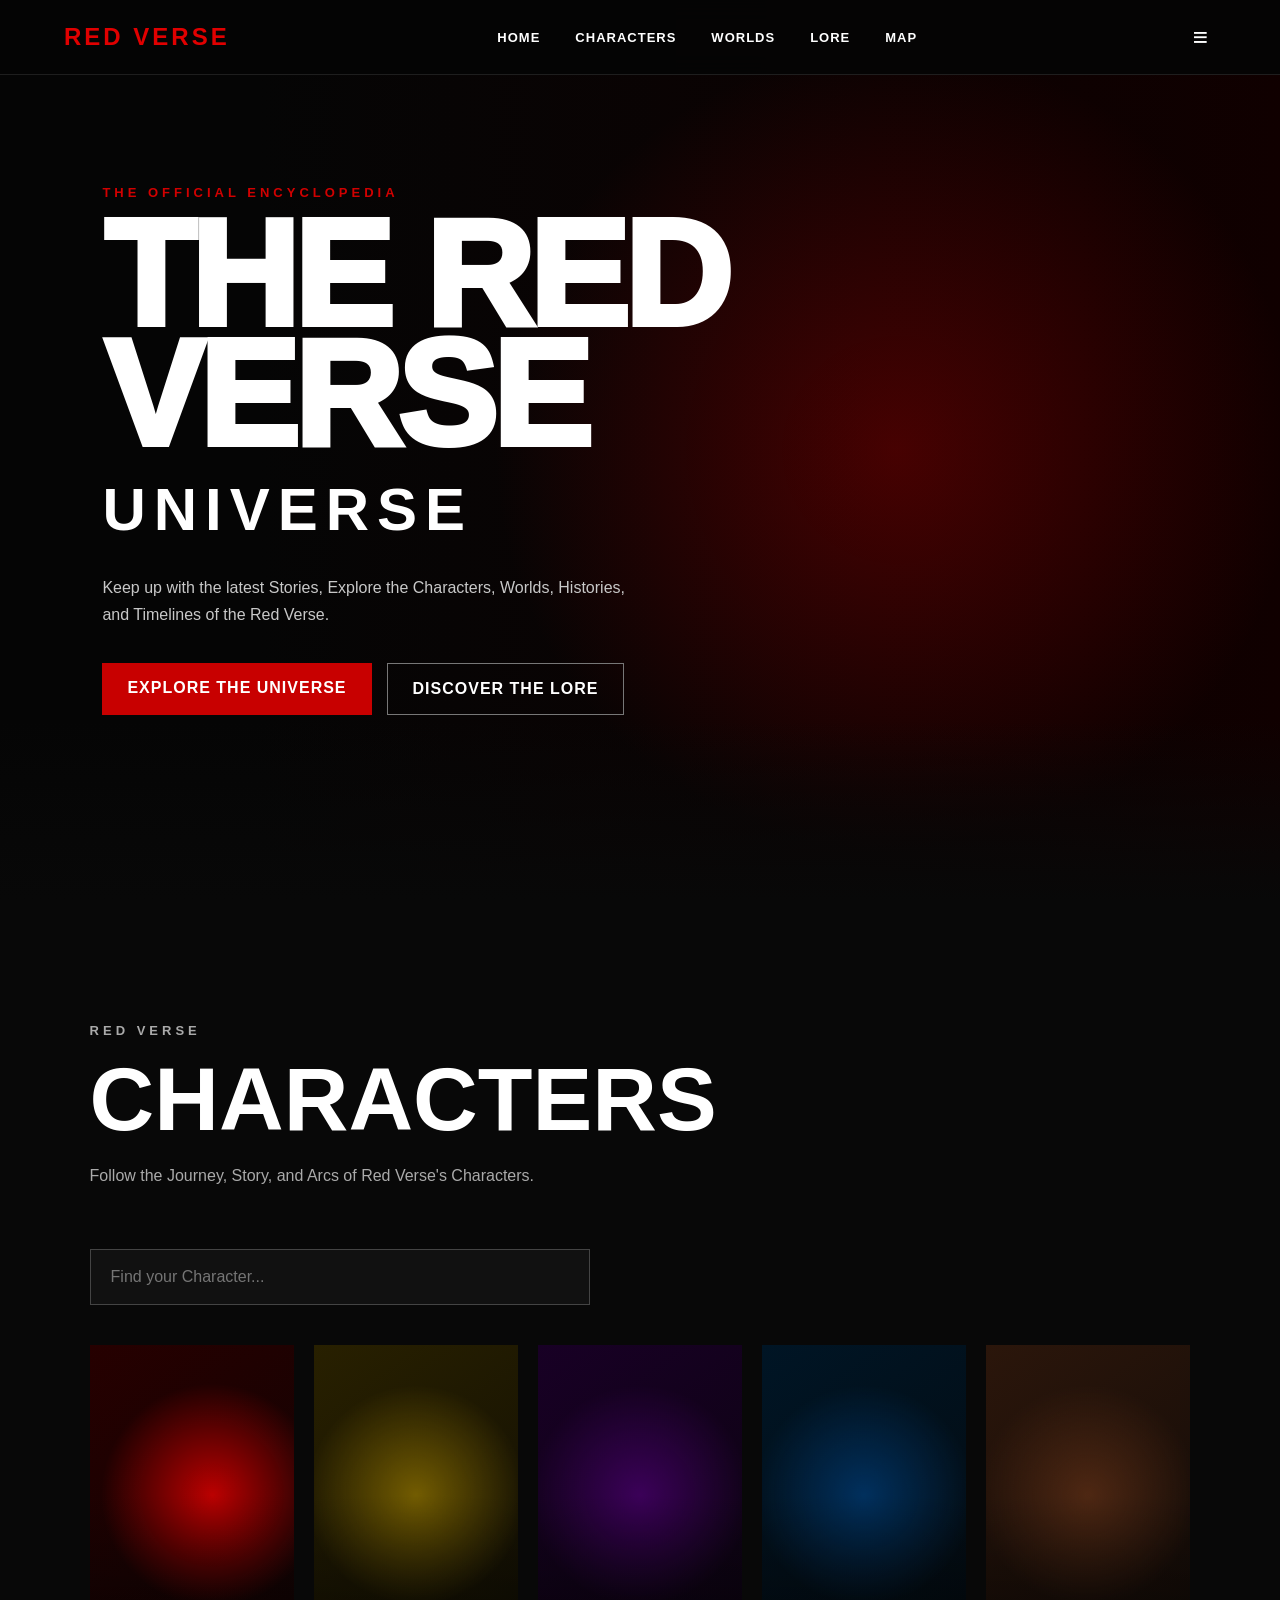
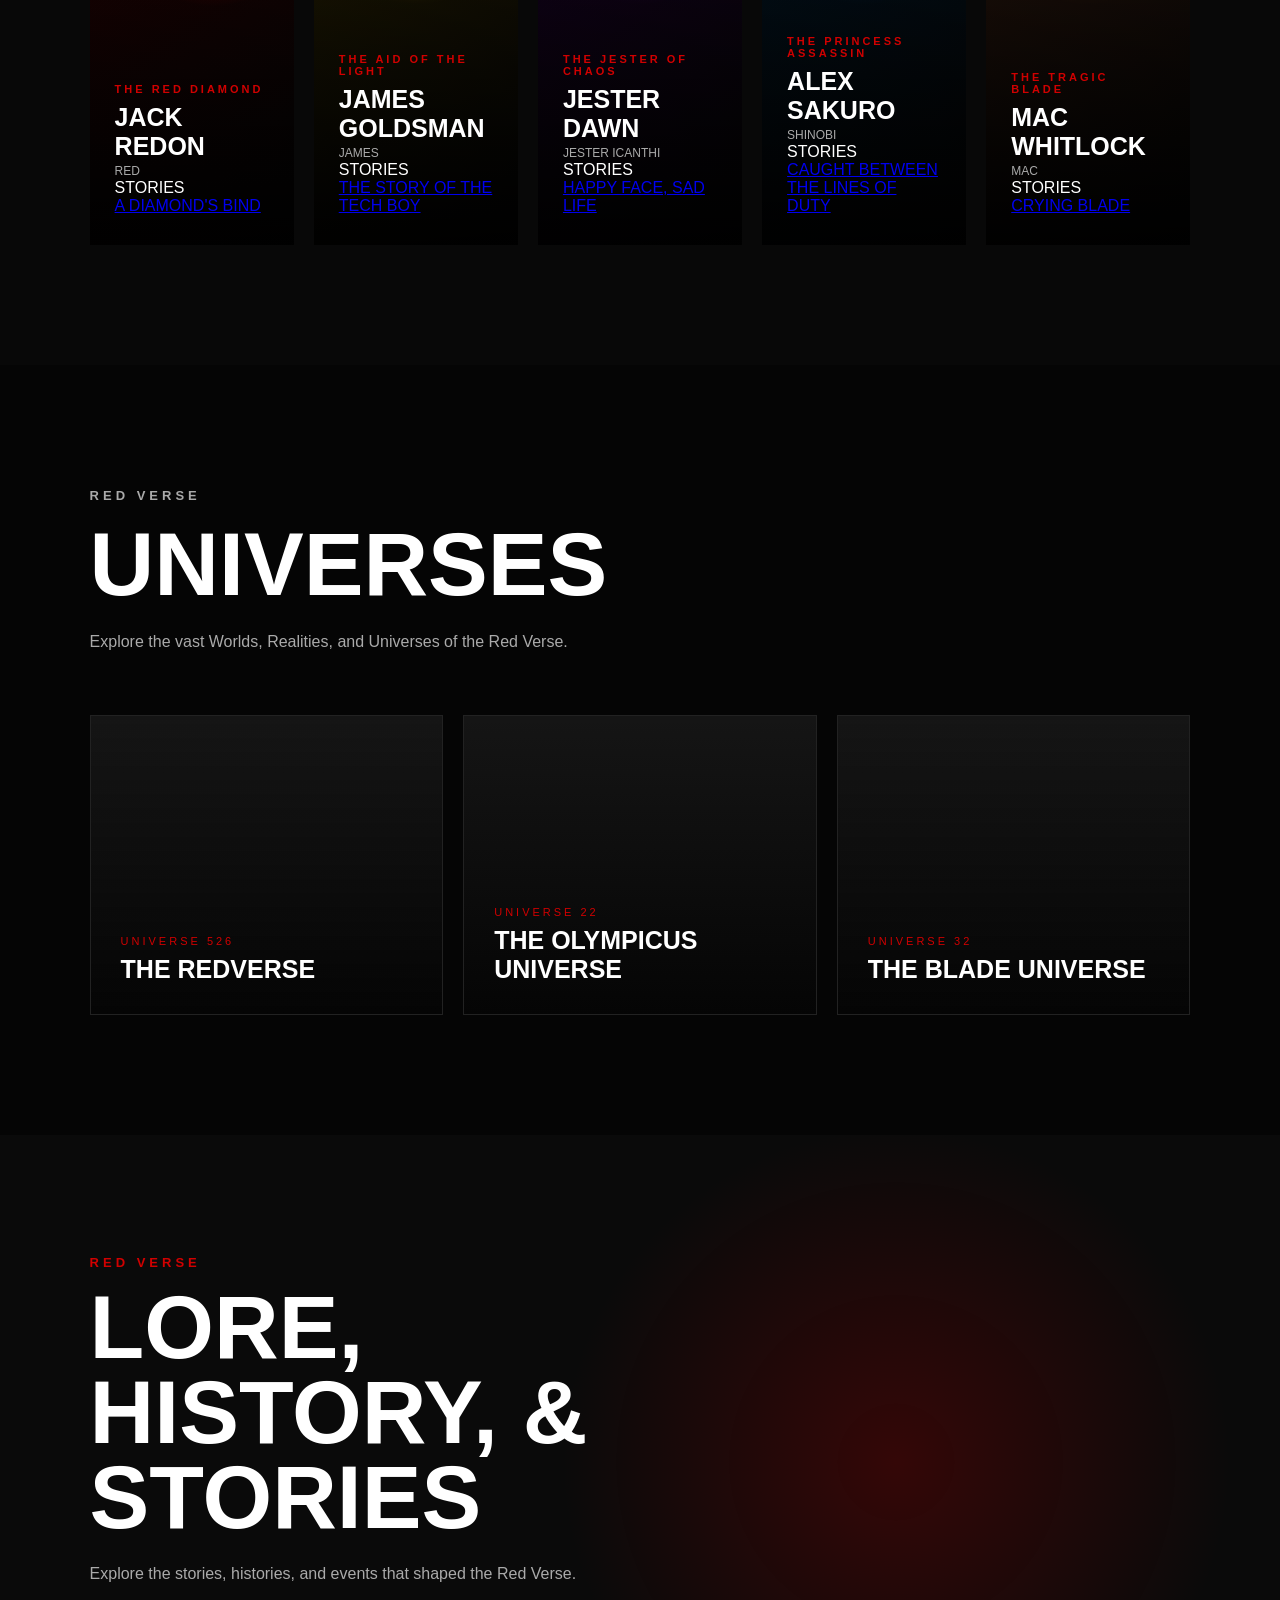
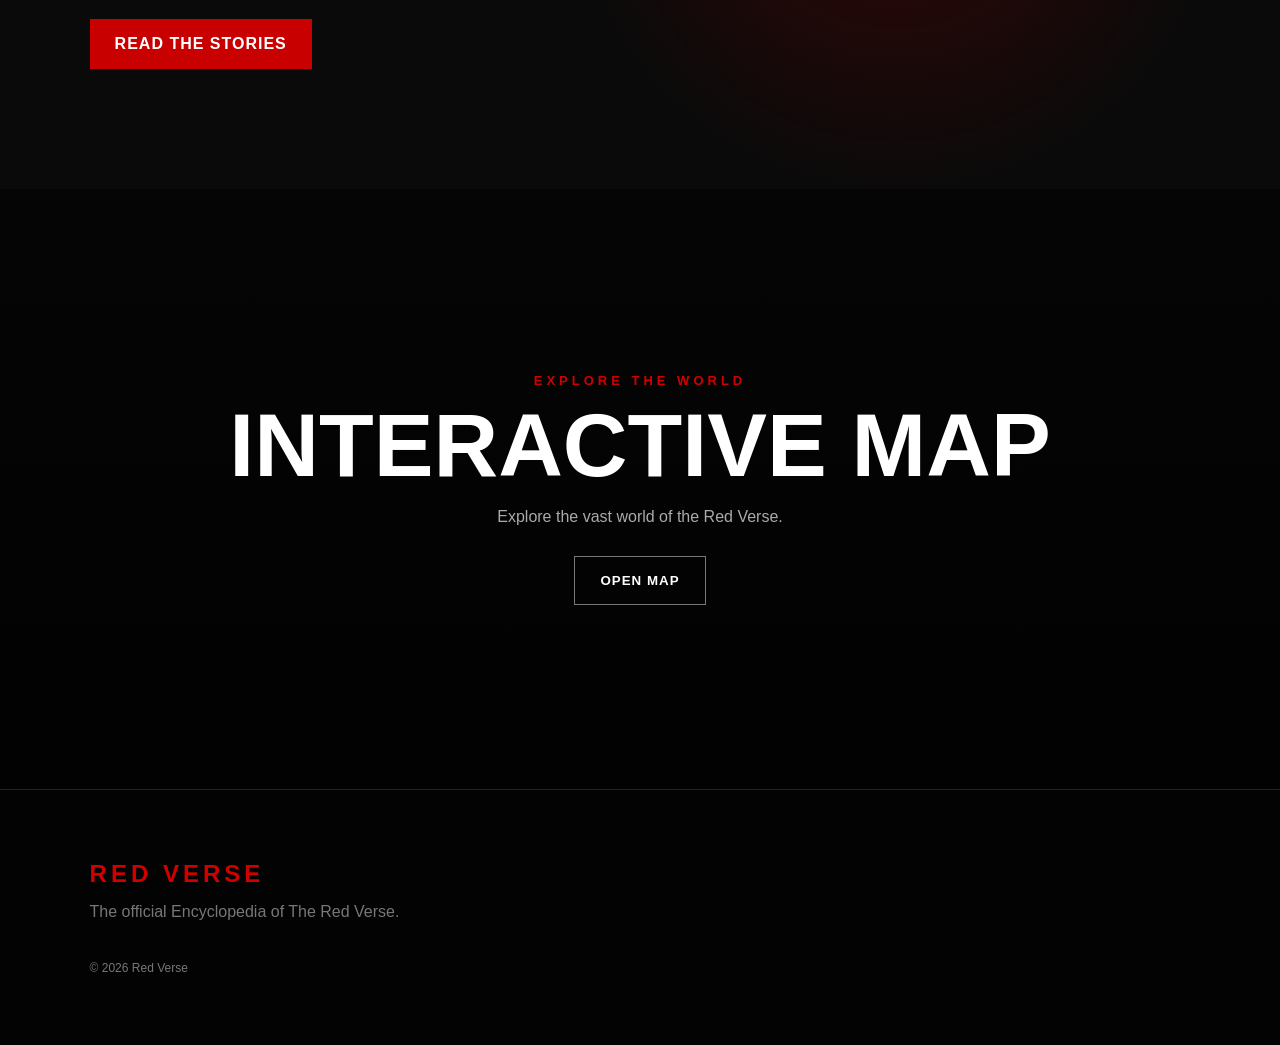
==== commit 3f98e52a: "Update index.html" ====
--- a/index.html
+++ b/index.html
@@ -132,6 +132,25 @@
 
                         <span>RED</span>
 
+<!-- CHARACTER STORIES -->
+			
+				<div class="character-stories">
+
+					<div
+class="character-stories-title">
+				STORIES
+					</div>
+					<a
+href="story-jack-redon-1.html"
+
+class="character-story-link"
+
+onclick="event.stopPropagation()"
+			>
+				A DIAMOND'S BIND
+					</a>
+			</div>
+
                     </div>
 
                 </div>
@@ -160,6 +179,25 @@
 
                         <span>JAMES</span>
 
+	<!-- CHARACTER STORIES -->
+			
+				<div class="character-stories">
+
+					<div
+class="character-stories-title">
+				STORIES
+					</div>
+					<a
+href="story-james-goldsman-1.html"
+
+class="character-story-link"
+
+onclick="event.stopPropagation()"
+			>
+				THE STORY OF THE TECH BOY
+					</a>
+			</div>
+
                     </div>
 
                 </div>
@@ -188,6 +226,25 @@
 
                         <span>JESTER ICANTHI</span>
 
+<!-- CHARACTER STORIES -->
+			
+				<div class="character-stories">
+
+					<div
+class="character-stories-title">
+				STORIES
+					</div>
+					<a
+href="story-jester-dawn-1.html"
+
+class="character-story-link"
+
+onclick="event.stopPropagation()"
+			>
+				HAPPY FACE, SAD LIFE
+					</a>
+			</div>
+
                     </div>
 
                 </div>
@@ -216,6 +273,25 @@
 
                         <span>SHINOBI</span>
 
+<!-- CHARACTER STORIES -->
+			
+				<div class="character-stories">
+
+					<div
+class="character-stories-title">
+				STORIES
+					</div>
+					<a
+href="story-alex-sakuro-1.html"
+
+class="character-story-link"
+
+onclick="event.stopPropagation()"
+			>
+				CAUGHT BETWEEN THE LINES OF DUTY
+					</a>
+			</div>
+
                     </div>
 
                 </div>
@@ -243,6 +319,25 @@
 
                         <span>MAC</span>
 
+<!-- CHARACTER STORIES -->
+			
+				<div class="character-stories">
+
+					<div
+class="character-stories-title">
+				STORIES
+					</div>
+					<a
+href="story-mac-whitlock-1.html"
+
+class="character-story-link"
+
+onclick="event.stopPropagation()"
+			>
+				CRYING BLADE
+					</a>
+			</div>
+
                     </div>
 
                 </div>
--- a/style.css
+++ b/style.css
@@ -1236,7 +1236,7 @@
 
 	background: rgba(0, 0, 0, 0.8);
 
-	justify0content: center;
+	justify-content: center;
 	align-items: center;
 }
 
@@ -1245,7 +1245,7 @@
 
 	width: 80%;
 	max-width: 800px;
-	max-height; 80vh;
+	max-height: 80vh;
 
 	padding: 40px;
 		
@@ -1631,7 +1631,7 @@
 
 html {
 	scrollbar-width: auto;
-	scrollbar-color: #ffffff #111111;
+	scrollbar-color: white;
 }
 
 /* Chrome, Edge, Safari */
@@ -1644,7 +1644,7 @@
 	background: #111111;
 }
 
-::webkit-scrollbar-thumb {
+::-webkit-scrollbar-thumb {
 	background: white;
 	border: 2px solid #111111;
 	border-radius: 10px;
@@ -1660,21 +1660,6 @@
     box-sizing: border-box;
 }
 
-body {
-    margin: 0;
-    background: #080808;
-    color: white;
-    font-family: Arial, sans-serif;
-
-    display: flex;
-    justify-content: center;
-    align-items: center;
-
-    height: 100vh;
-
-    overflow: hidden;
-}
-
 #game {
     position: relative;
 
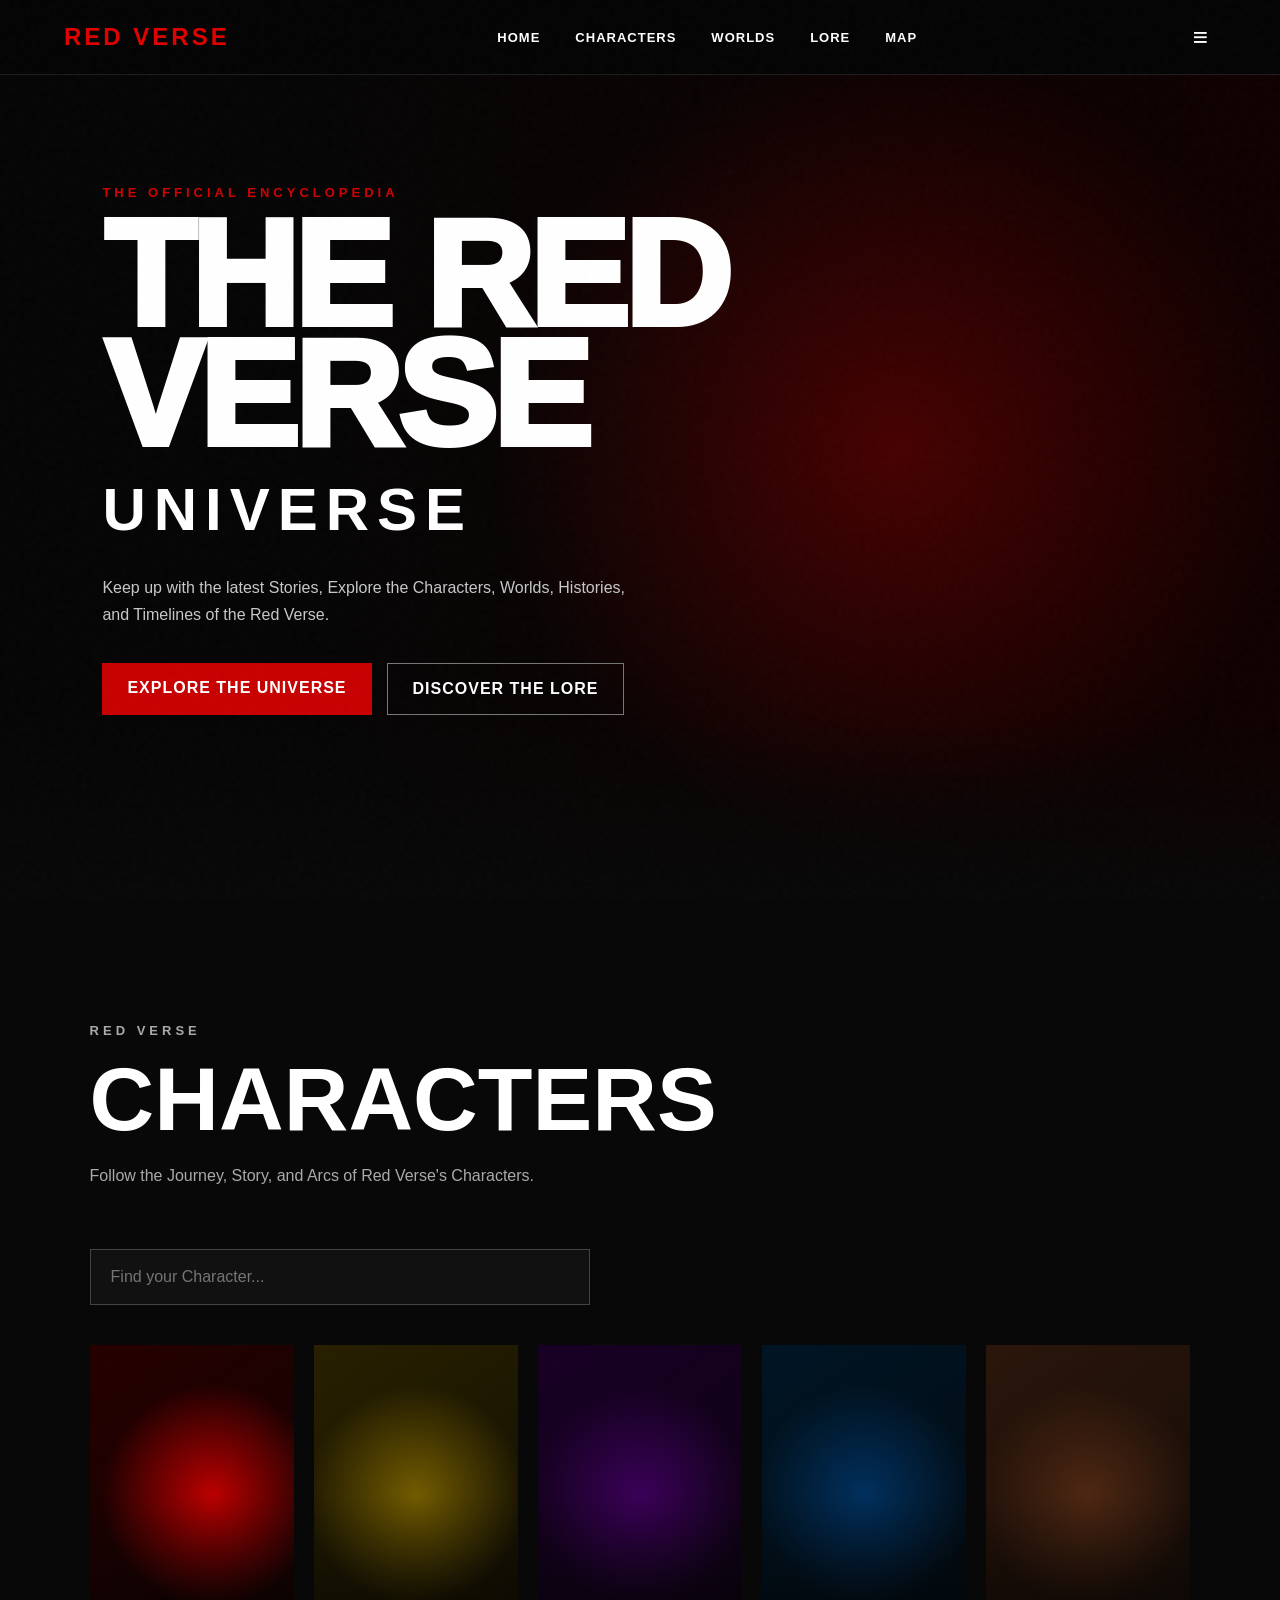
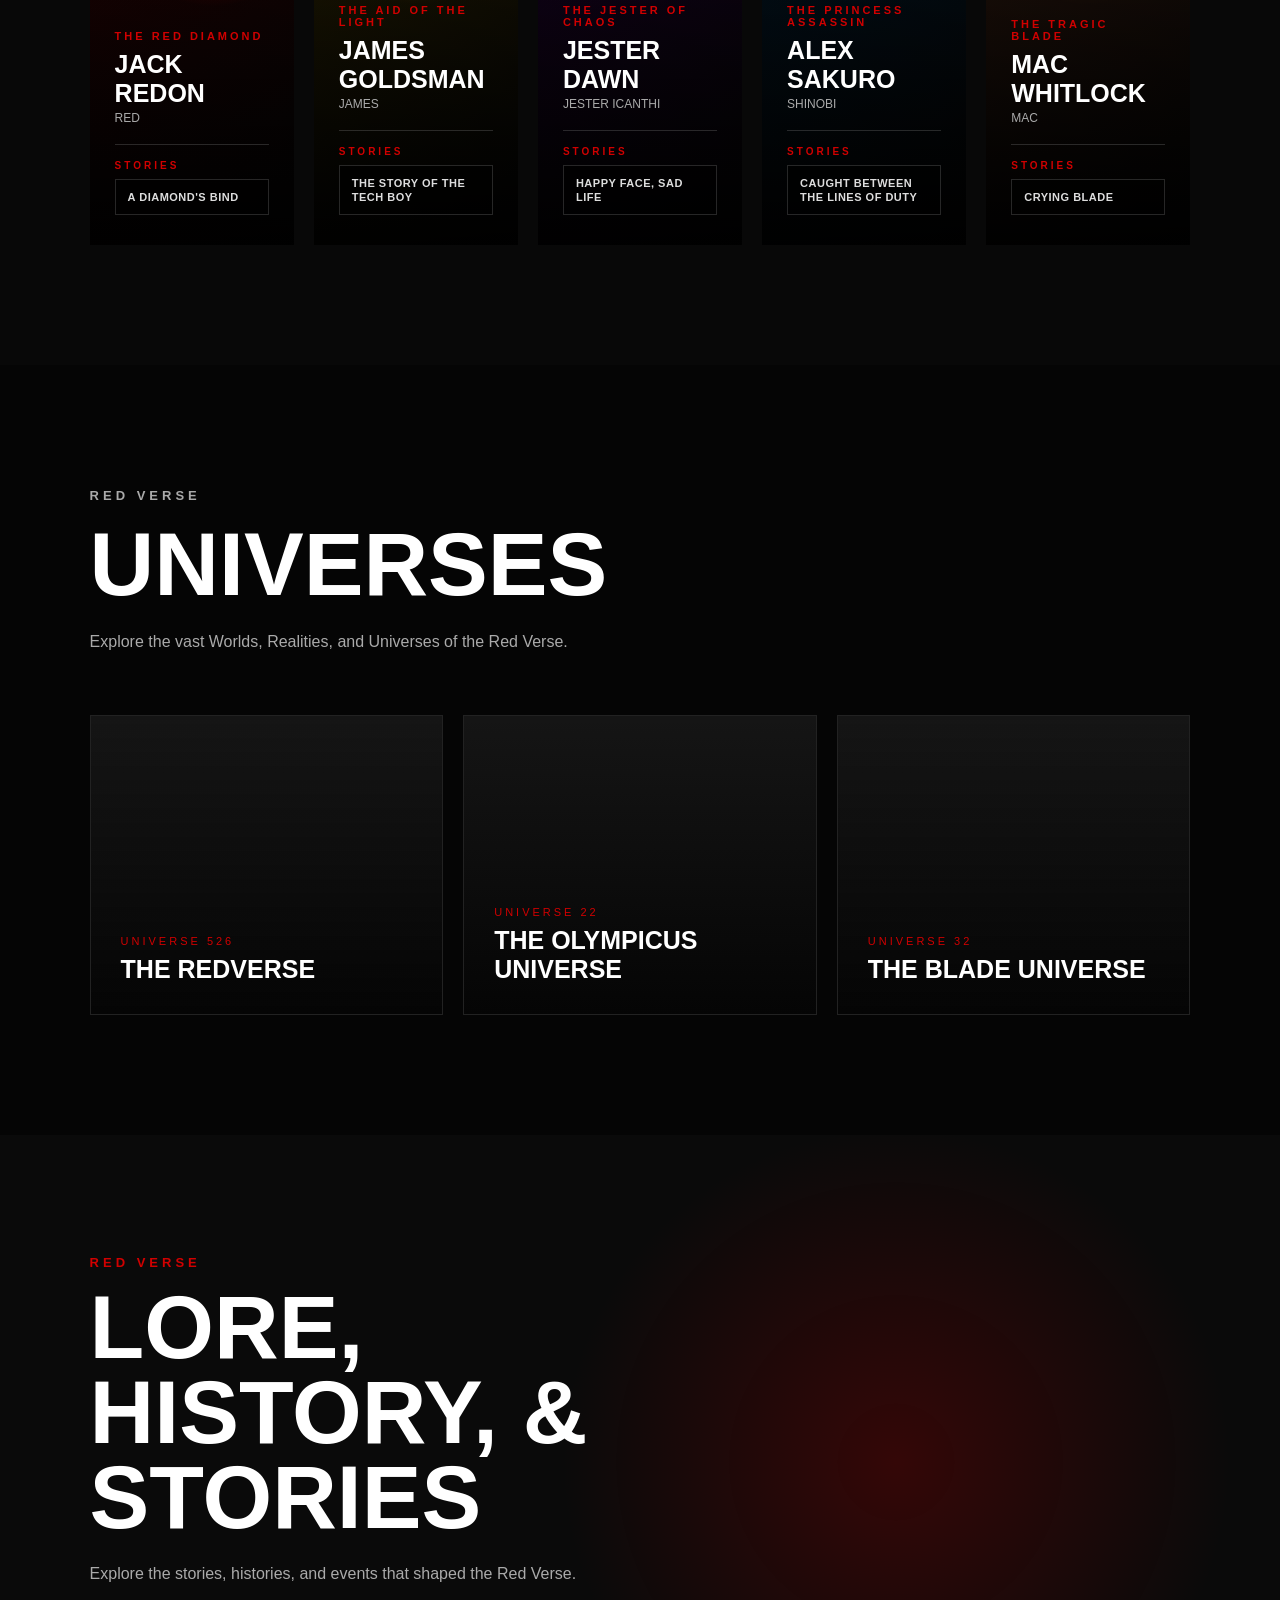
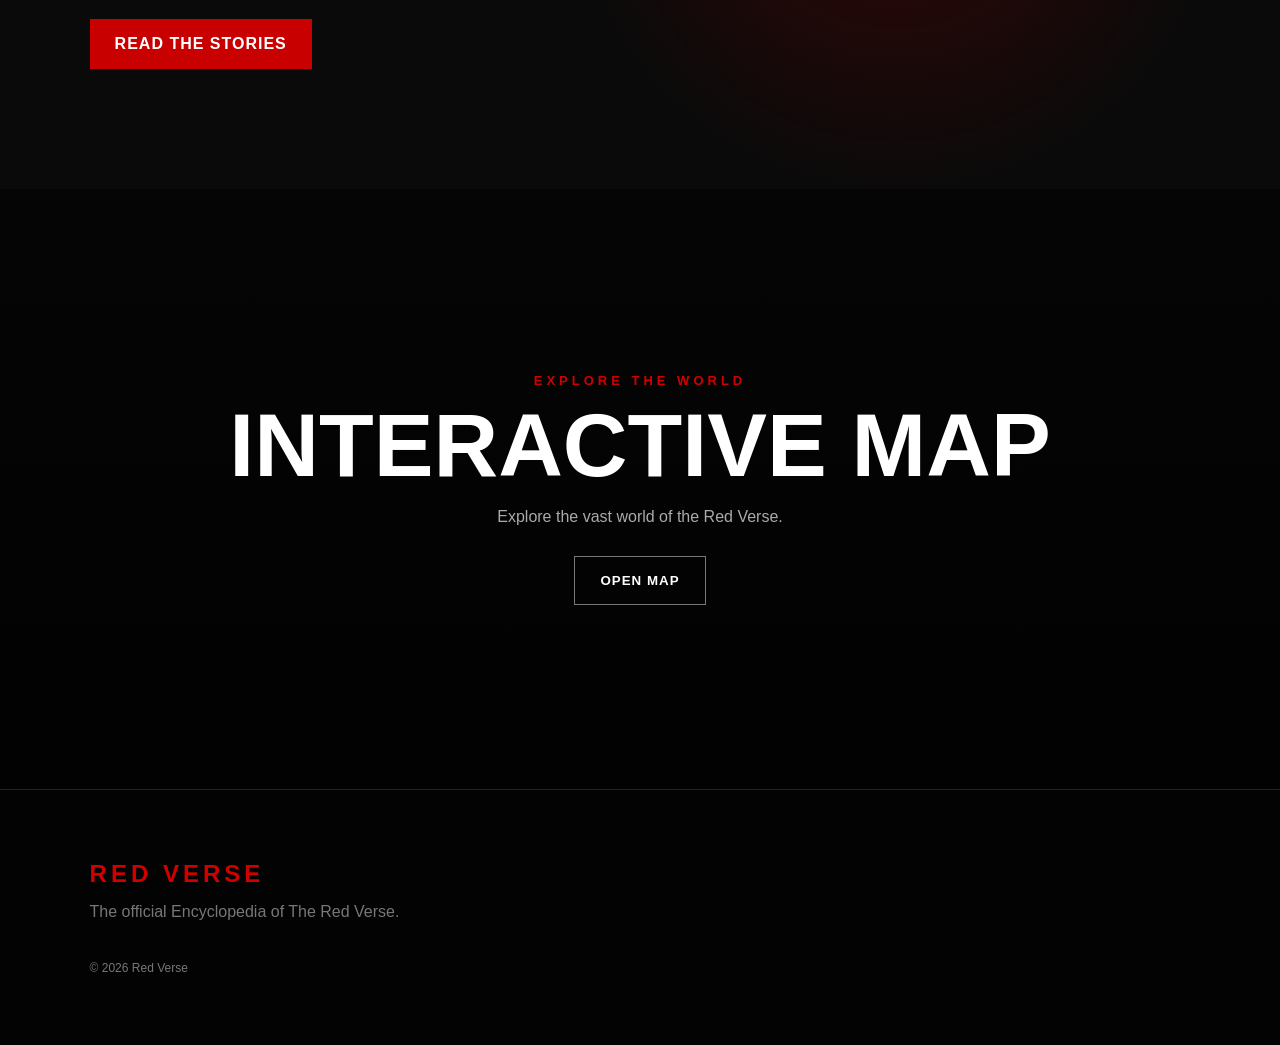
==== commit 9578dd11: "Update index.html" ====
--- a/index.html
+++ b/index.html
@@ -117,7 +117,7 @@
                 class="character-card"
                 data-name="Jack Redon Red The Red Diamond"
 		data-order="1"
-                onclick="openCharacter('jack')"
+                onclick="characterInProgress(event)"
             >
 
                 <div class="character-image jack">
@@ -137,15 +137,14 @@
 				<div class="character-stories">
 
 					<div
-class="character-stories-title">
+	class="character-stories-title">
 				STORIES
 					</div>
 					<a
-href="story-jack-redon-1.html"
-
-class="character-story-link"
-
-onclick="event.stopPropagation()"
+	href="story-jack-redon-1.html"
+	class="character-story-link"
+
+	onclick="storyInProgress(event)"
 			>
 				A DIAMOND'S BIND
 					</a>
@@ -211,7 +210,7 @@
                 class="character-card"
                 data-name="Jester Dawn"
 		data-order="3"
-                onclick="openCharacter('jester')"
+                onclick="characterInProgress(event)"
             >
 
                 <div class="character-image jester">
@@ -239,7 +238,7 @@
 
 class="character-story-link"
 
-onclick="event.stopPropagation()"
+onclick="storyInProgress(event)"
 			>
 				HAPPY FACE, SAD LIFE
 					</a>
@@ -258,7 +257,7 @@
                 class="character-card"
                 data-name="Alex Sakuro"
 		data-order="4"
-                onclick="openCharacter('alex')"
+                onclick="characterInProgress(event)"
             >
 
                 <div class="character-image alex">
@@ -286,7 +285,7 @@
 
 class="character-story-link"
 
-onclick="event.stopPropagation()"
+onclick="storyInProgress(event)"
 			>
 				CAUGHT BETWEEN THE LINES OF DUTY
 					</a>
@@ -304,7 +303,7 @@
                 class="character-card"
                 data-name="Mac Whitlock"
 		data-order="5"
-                onclick="openCharacter('mack')"
+                onclick="characterInProgress(event)"
             >
 
                 <div class="character-image mac">
@@ -332,7 +331,7 @@
 
 class="character-story-link"
 
-onclick="event.stopPropagation()"
+onclick="storyInProgress(event)"
 			>
 				CRYING BLADE
 					</a>
--- a/style.css
+++ b/style.css
@@ -440,6 +440,8 @@
 
     left: 25px;
     right: 25px;
+
+	z-index:5;
 }
 
 .character-info p {
@@ -456,6 +458,8 @@
     font-size: 25px;
 
     margin-top: 8px;
+
+	margin--bottom: 0;
 }
 
 .character-info span {
@@ -1329,7 +1333,7 @@
 
     display: none;
 
-    z-index: 1500;
+    z-index: 900;
 }
 
 
@@ -2037,3 +2041,118 @@
 #startButton:hover {
     background: #e23a43;
 }
+
+/* BACKGROUND TEXTURE */
+
+body::before {
+    content: "";
+
+    position: fixed;
+    inset: 0;
+
+    pointer-events: none;
+
+    z-index: 9999;
+
+    opacity: 0.028;
+
+    background-image:
+        url("data:image/svg+xml,%3Csvg viewBox='0 0 180 180' xmlns='http://www.w3.org/2000/svg'%3E%3Cfilter id='noise'%3E%3CfeTurbulence type='fractalNoise' baseFrequency='0.9' numOctaves='4' stitchTiles='stitch'/%3E%3C/filter%3E%3Crect width='100%25' height='100%25' filter='url(%23noise)' opacity='0.8'/%3E%3C/svg%3E");
+
+    background-repeat: repeat;
+}
+
+/* CHARACTER STORIES - MOBILE */
+
+@media (max-width: 600px) {
+
+	.character-stories {
+		margin-top: 14px;
+		padding-top: 12px;
+
+	}
+
+	.character-story-link {
+		font-size: 10px;
+		padding: 9px 10px;
+
+	}
+}
+
+/* =========================
+   CHARACTER STORIES
+========================= */
+
+.character-stories {
+    margin-top: 18px;
+
+    padding-top: 15px;
+
+    border-top: 1px solid rgba(255,255,255,0.15);
+}
+
+.character-stories-title {
+    color: #d00000;
+
+    font-size: 10px;
+
+    font-weight: bold;
+
+    letter-spacing: 3px;
+
+    margin-bottom: 8px;
+}
+
+.character-story-link {
+    display: block;
+
+    padding: 10px 12px;
+
+    margin-top: 7px;
+
+    background: rgba(0,0,0,0.65);
+
+    border: 1px solid rgba(255,255,255,0.15);
+
+    color: #ddd;
+
+    text-decoration: none;
+
+    font-size: 11px;
+
+    font-weight: bold;
+
+    letter-spacing: 0.5px;
+
+    line-height: 1.3;
+
+    transition:
+        background 0.25s,
+        border-color 0.25s,
+        color 0.25s,
+        transform 0.25s;
+}
+
+.character-story-link:hover {
+    background: rgba(150,0,0,0.35);
+
+    border-color: #d00000;
+
+    color: white;
+
+    transform: translateX(4px);
+}
+
+@media (max-width: 900px0 {
+	.navbar nav.active {
+		display: flex;
+		flex-direction: column;
+		gap: 20px;
+	}
+}
+
+.menu-button {
+	position: relative;
+	z-index: 3000;
+
+}
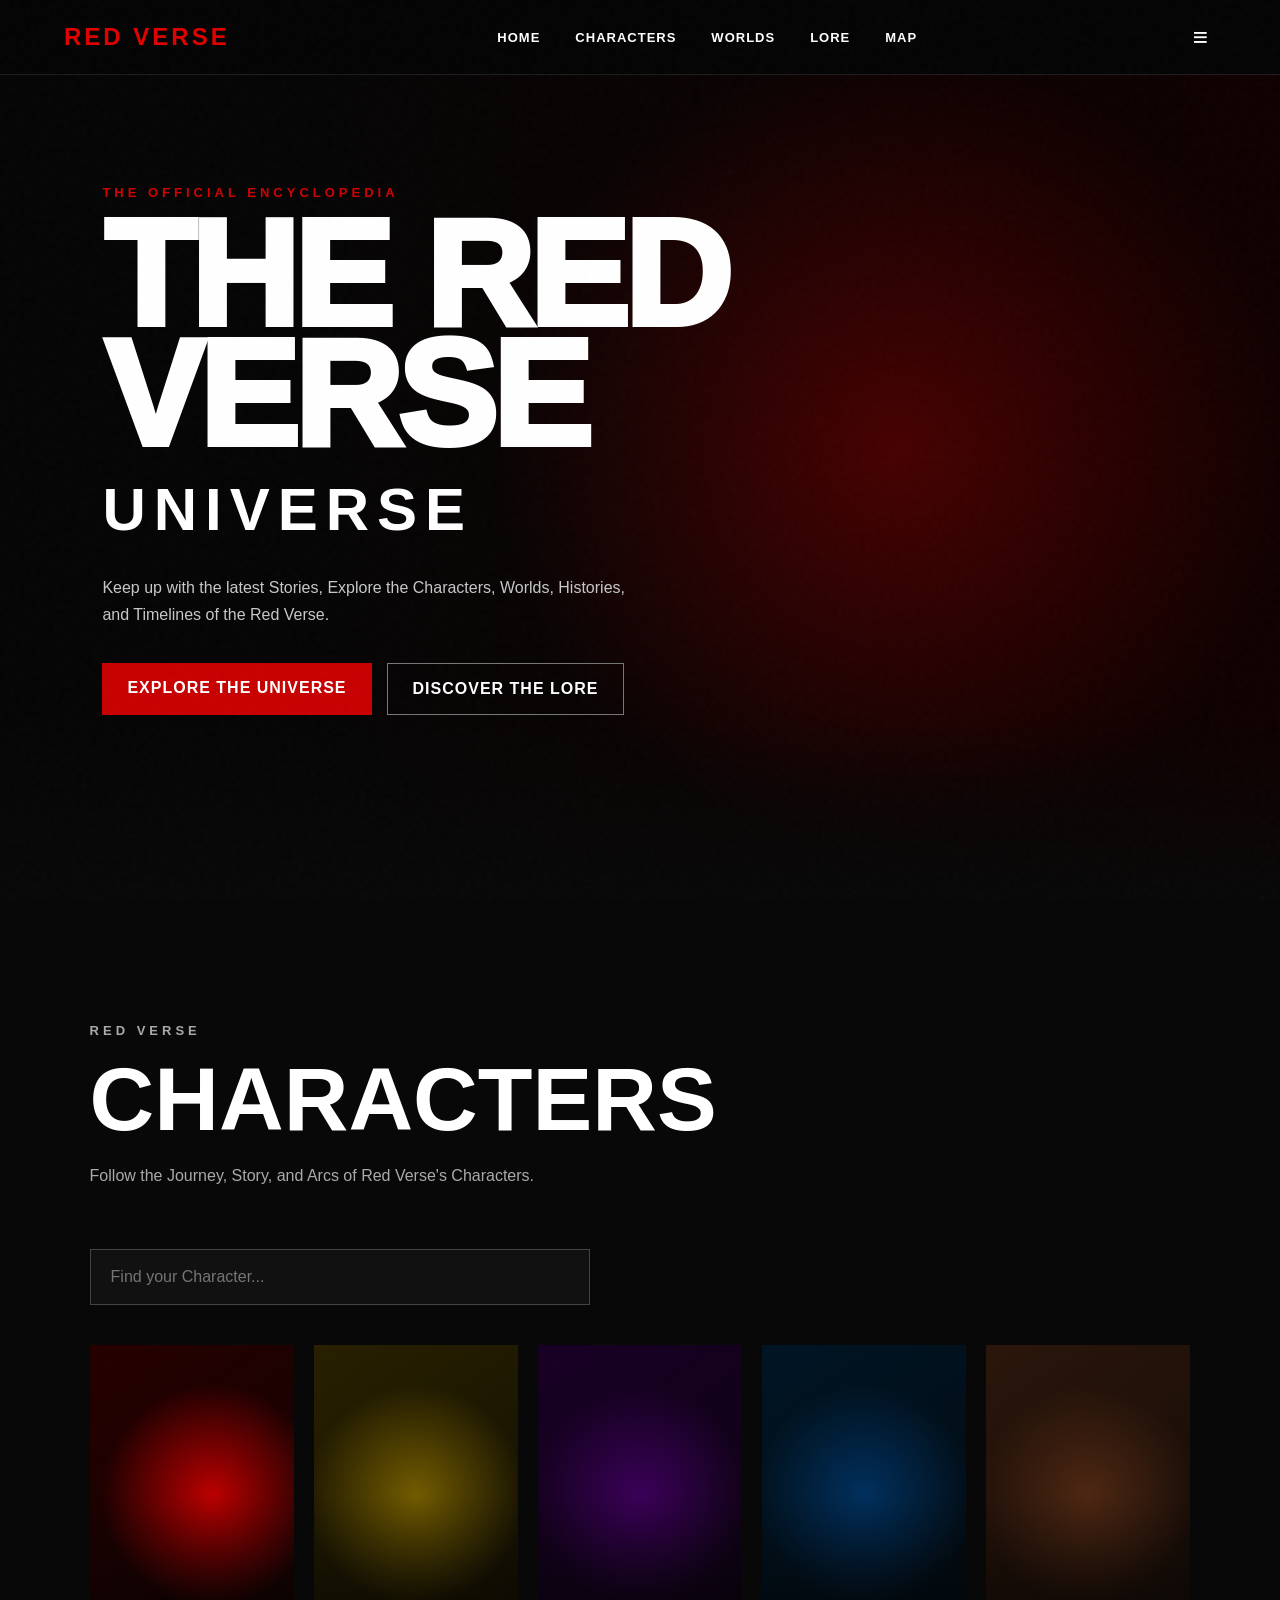
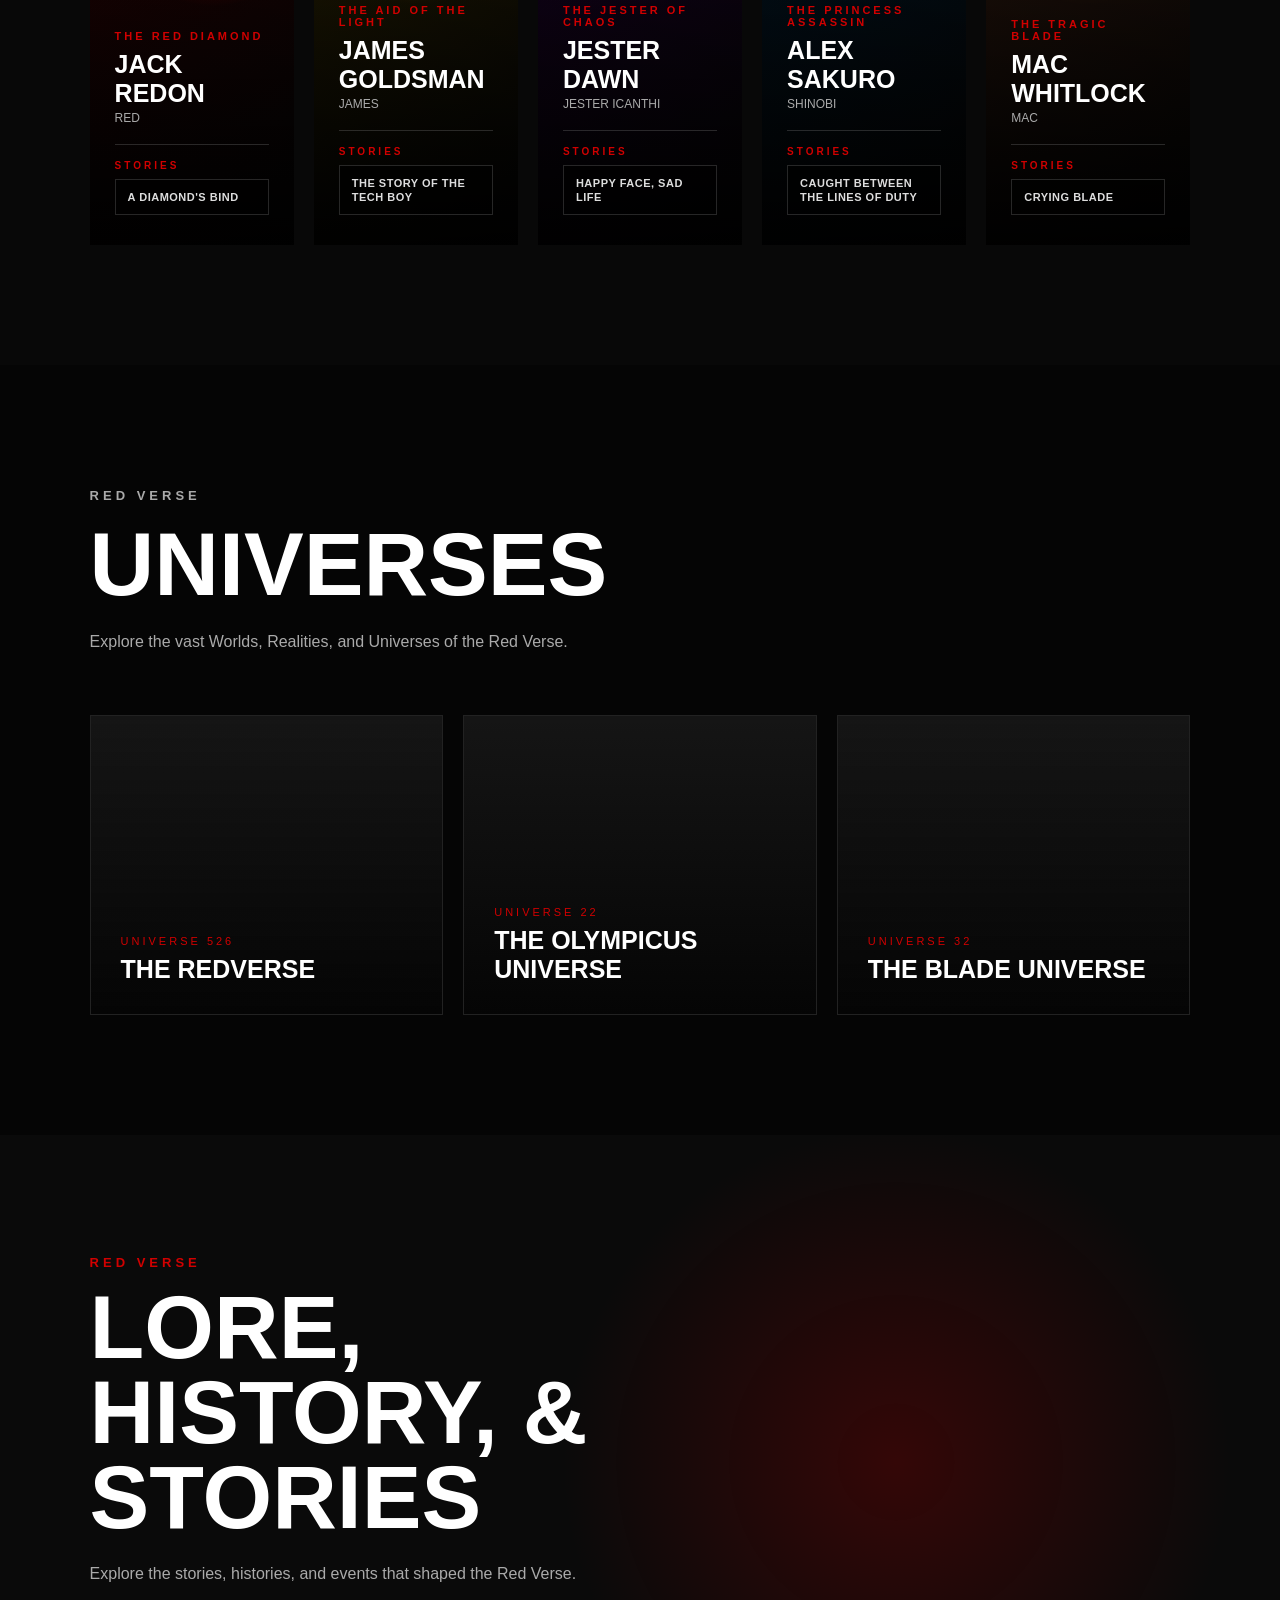
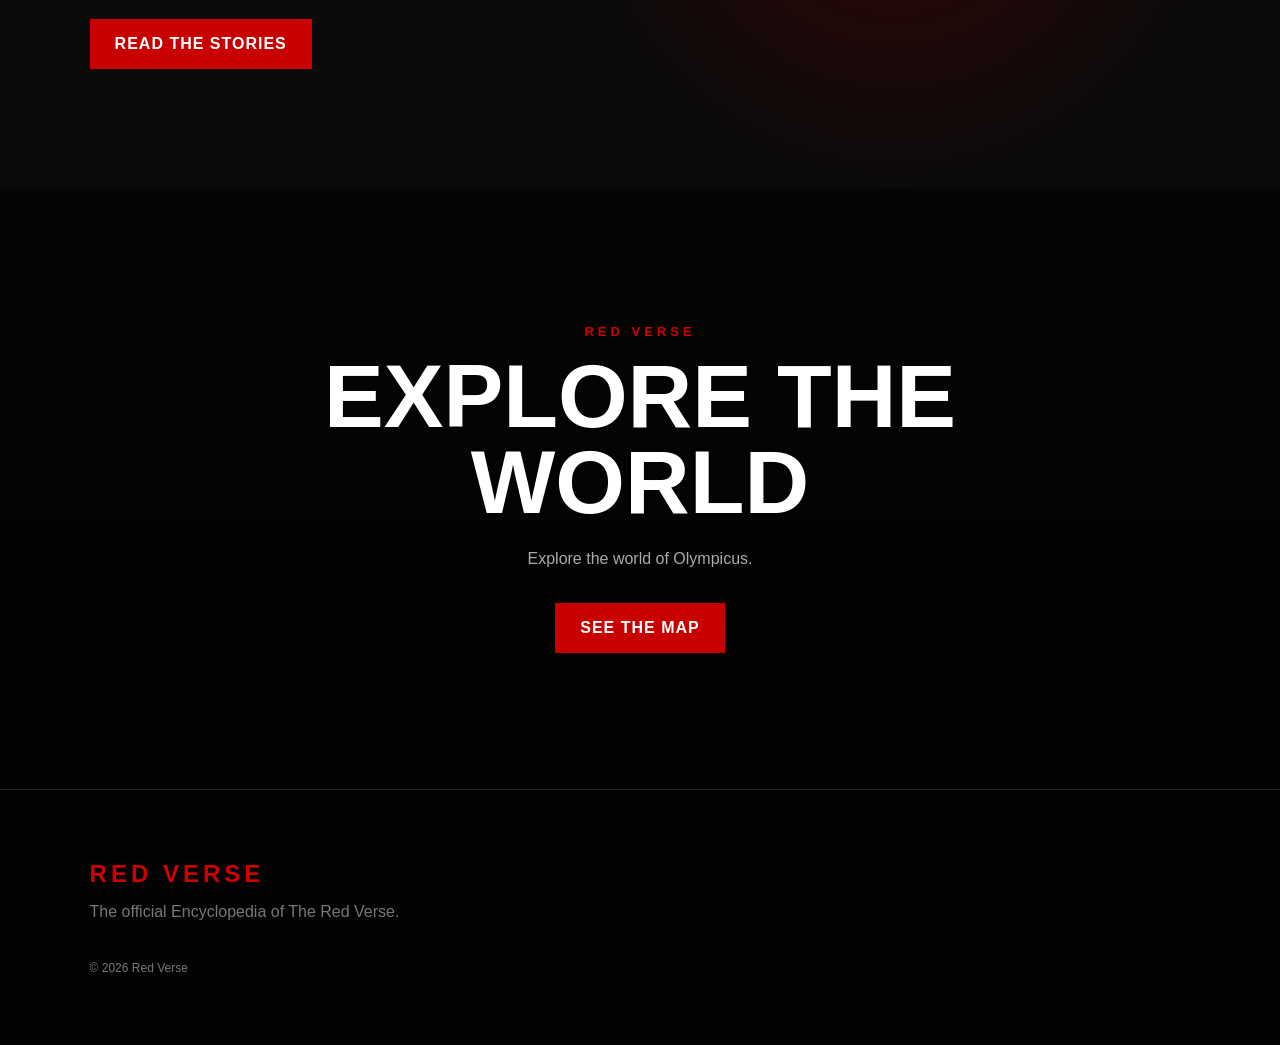
==== commit f782db3e: "Update index.html" ====
--- a/index.html
+++ b/index.html
@@ -420,23 +420,23 @@
 
     <section id="map" class="map-section">
 
-        <div>
-
-            <p class="eyebrow">EXPLORE THE WORLD</p>
-
-            <h2>INTERACTIVE MAP</h2>
-
-            <p>
-                Explore the vast world of the Red Verse.
-            </p>
-
-            <button class="outline-button" onclick="openMap()">
-                OPEN MAP
-            </button>
-
-        </div>
-
-    </section>
+    <div class="lore-content">
+
+        <p class="eyebrow">RED VERSE</p>
+
+        <h2>EXPLORE THE WORLD</h2>
+
+        <p>
+            Explore the world of Olympicus.
+        </p>
+
+        <a href="Map/olympicus-map.html" class="red-button">
+            SEE THE MAP
+        </a>
+
+    </div>
+
+</section>
 
     <!-- CHARACTER MODAL -->
 
--- a/style.css
+++ b/style.css
@@ -1320,7 +1320,7 @@
 .extra-menu {
     position: absolute;
 
-    top: 75px;
+    top: 60px;
     right: 5%;
 
     width: 240px;
@@ -1634,8 +1634,10 @@
 /* RED VERSE GLOBAL SCROLLBAR */
 
 html {
+	overflow-y: scroll !important;
+	overflow-x: hidden;
 	scrollbar-width: auto;
-	scrollbar-color: white;
+	scrollbar-color: white #111111;
 }
 
 /* Chrome, Edge, Safari */
@@ -1652,394 +1654,11 @@
 	background: white;
 	border: 2px solid #111111;
 	border-radius: 10px;
+
 }
 
 ::-webkit-scrollbar-thumb:hover {
 	background: #d00000;
-}
-
-/* GAME */
-
-* {
-    box-sizing: border-box;
-}
-
-#game {
-    position: relative;
-
-    width: 1000px;
-    height: 650px;
-
-    border: 3px solid #333;
-
-    background: #111;
-
-    overflow: hidden;
-}
-
-canvas {
-    display: block;
-
-    width: 100%;
-    height: 100%;
-
-    image-rendering: pixelated;
-}
-
-
-/* =========================
-   HUD
-========================= */
-
-#hud {
-    position: absolute;
-
-    inset: 0;
-
-    pointer-events: none;
-}
-
-
-/* PLAYER INFO */
-
-#playerInfo {
-    position: absolute;
-
-    top: 15px;
-    left: 15px;
-
-    width: 260px;
-
-    padding: 12px;
-
-    background: rgba(0,0,0,.75);
-
-    border: 2px solid #333;
-
-    border-radius: 6px;
-}
-
-.playerName {
-    font-size: 18px;
-
-    font-weight: bold;
-
-    margin-bottom: 8px;
-}
-
-.stat {
-    display: flex;
-
-    align-items: center;
-
-    gap: 5px;
-
-    margin-bottom: 5px;
-
-    font-size: 10px;
-}
-
-.stat > span:first-child {
-    width: 45px;
-}
-
-.bar {
-    flex: 1;
-
-    height: 10px;
-
-    background: #222;
-
-    border: 1px solid #111;
-}
-
-.bar div {
-    height: 100%;
-
-    width: 100%;
-}
-
-.hp {
-    background: #d93636;
-}
-
-.mana {
-    background: #3d7cff;
-}
-
-.hunger {
-    background: #e3a52d;
-}
-
-.energy {
-    background: #55c76f;
-}
-
-.level {
-    margin-top: 8px;
-
-    font-size: 11px;
-
-    color: #ccc;
-}
-
-
-/* ENEMY COUNTER */
-
-#enemyCounter {
-    position: absolute;
-
-    top: 15px;
-    right: 15px;
-
-    padding: 10px 15px;
-
-    background: rgba(0,0,0,.75);
-
-    border: 2px solid #333;
-
-    font-size: 13px;
-}
-
-
-/* =========================
-   SKILLS
-========================= */
-
-#skills {
-    position: absolute;
-
-    bottom: 38px;
-
-    left: 50%;
-
-    transform: translateX(-50%);
-
-    display: flex;
-
-    gap: 8px;
-}
-
-.skill {
-    position: relative;
-
-    width: 90px;
-    height: 75px;
-
-    background: #181818;
-
-    border: 2px solid #555;
-
-    border-radius: 6px;
-
-    text-align: center;
-
-    padding-top: 5px;
-
-    overflow: hidden;
-}
-
-.skill.ultimate {
-    border-color: #d8a52b;
-}
-
-.key {
-    font-size: 22px;
-
-    font-weight: bold;
-}
-
-.skillName {
-    font-size: 9px;
-
-    margin-top: 3px;
-}
-
-.cost {
-    font-size: 8px;
-
-    color: #6da7ff;
-
-    margin-top: 4px;
-}
-
-.cooldown {
-    position: absolute;
-
-    inset: 0;
-
-    background: rgba(0,0,0,.65);
-
-    display: none;
-
-    align-items: center;
-
-    justify-content: center;
-
-    font-size: 18px;
-
-    font-weight: bold;
-}
-
-
-/* CONTROLS */
-
-#controls {
-    position: absolute;
-
-    bottom: 10px;
-
-    left: 50%;
-
-    transform: translateX(-50%);
-
-    font-size: 10px;
-
-    color: #aaa;
-
-    white-space: nowrap;
-}
-
-
-/* =========================
-   INVENTORY
-========================= */
-
-#inventory {
-    position: absolute;
-
-    inset: 0;
-
-    background: rgba(0,0,0,.7);
-
-    display: flex;
-
-    justify-content: center;
-    align-items: center;
-
-    z-index: 20;
-}
-
-.hidden {
-    display: none !important;
-}
-
-.inventoryBox {
-    position: relative;
-
-    width: 400px;
-
-    min-height: 300px;
-
-    padding: 30px;
-
-    background: #151515;
-
-    border: 3px solid #555;
-
-    text-align: center;
-}
-
-.inventoryBox h1 {
-    margin-top: 0;
-}
-
-#closeInventory {
-    position: absolute;
-
-    right: 10px;
-    top: 10px;
-
-    background: #a52b2b;
-
-    color: white;
-
-    border: none;
-
-    padding: 5px 9px;
-
-    cursor: pointer;
-}
-
-.inventorySlot {
-    display: inline-block;
-
-    width: 100px;
-    height: 120px;
-
-    margin: 10px;
-
-    padding: 15px;
-
-    background: #222;
-
-    border: 2px solid #444;
-
-    font-size: 20px;
-}
-
-
-/* =========================
-   START SCREEN
-========================= */
-
-#startScreen {
-    position: absolute;
-
-    inset: 0;
-
-    background: #080808;
-
-    display: flex;
-
-    justify-content: center;
-    align-items: center;
-
-    z-index: 30;
-}
-
-.startBox {
-    text-align: center;
-
-    padding: 40px;
-}
-
-.startBox h1 {
-    font-size: 55px;
-
-    letter-spacing: 8px;
-
-    margin: 0;
-}
-
-.startBox h2 {
-    color: #aaa;
-
-    letter-spacing: 4px;
-}
-
-.startBox p {
-    color: #aaa;
-
-    margin: 25px;
-}
-
-#startButton {
-    padding: 13px 30px;
-
-    background: #c52e36;
-
-    color: white;
-
-    border: none;
-
-    font-weight: bold;
-
-    cursor: pointer;
-}
-
-#startButton:hover {
-    background: #e23a43;
 }
 
 /* BACKGROUND TEXTURE */
@@ -2143,16 +1762,52 @@
     transform: translateX(4px);
 }
 
-@media (max-width: 900px0 {
+@media (max-width: 900px) {
 	.navbar nav.active {
 		display: flex;
 		flex-direction: column;
-		gap: 20px;
+		gap: 0;
+
+	postion: absolute;
+	top: 75px;
+	right: 5%;
+
+	width: 240px;
+	padding: 0;
+	background: #050505;
+	border: 1px solid #333;
+	box-shadow: 0 15p 40px
+rgba(0, 0, 0, 0.6);
+	
+		z-index: 2001;
+	}
+
+	.navbar nav.active a {
+		display: block;
+	width: 100%;
+	padding: 18px 22px;
+	color: #ccc;
+	border-bottom: 1px solid #222;
+	}
+
+	.navbar nac.active a:last-child {
+		border-bottom: none;
+
+	}
+
+/* ABOUT RED VERSE BOX */
+
+	.extra-menu {
+	top: 75px;
+	right: 5%;
+	width: 240px;
+	z-index: 2000;
+
 	}
 }
 
 .menu-button {
 	position: relative;
-	z-index: 3000;
-
-}
+	z-index: 1002;
+	}
+}
